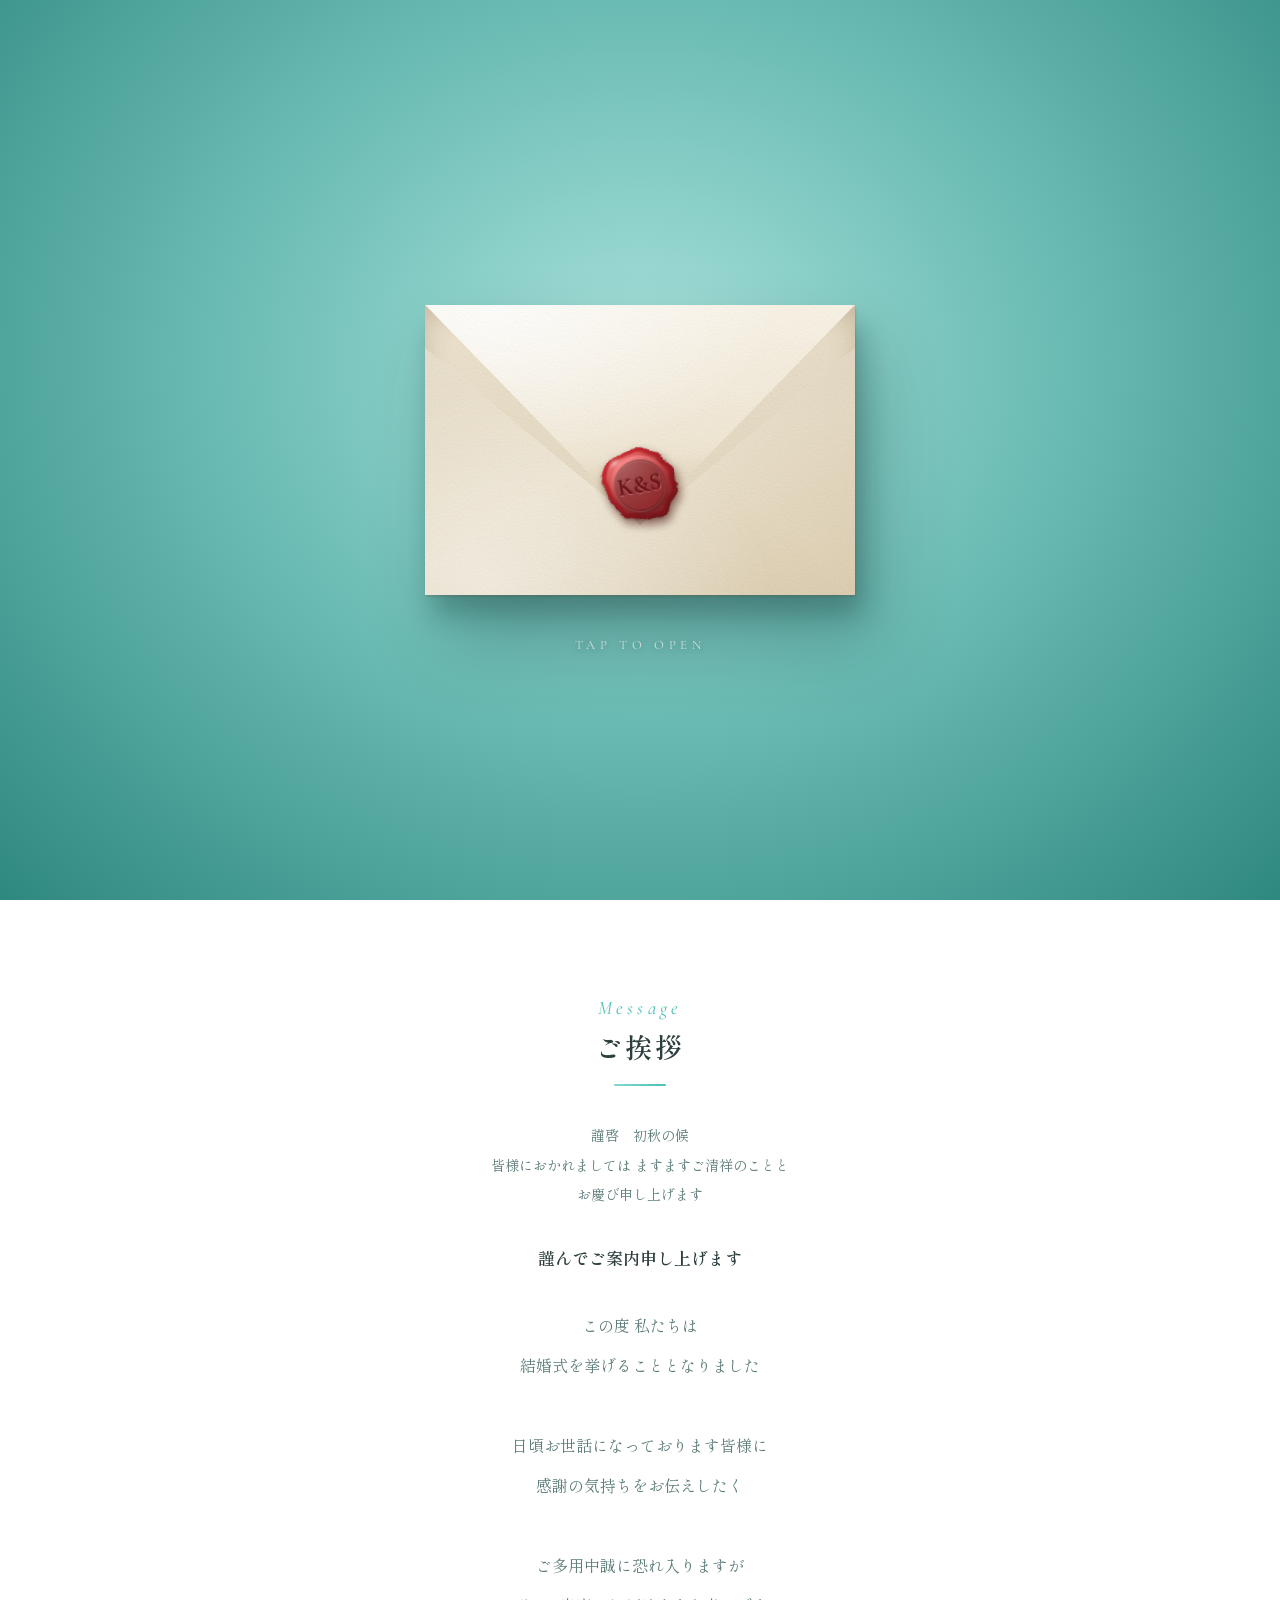
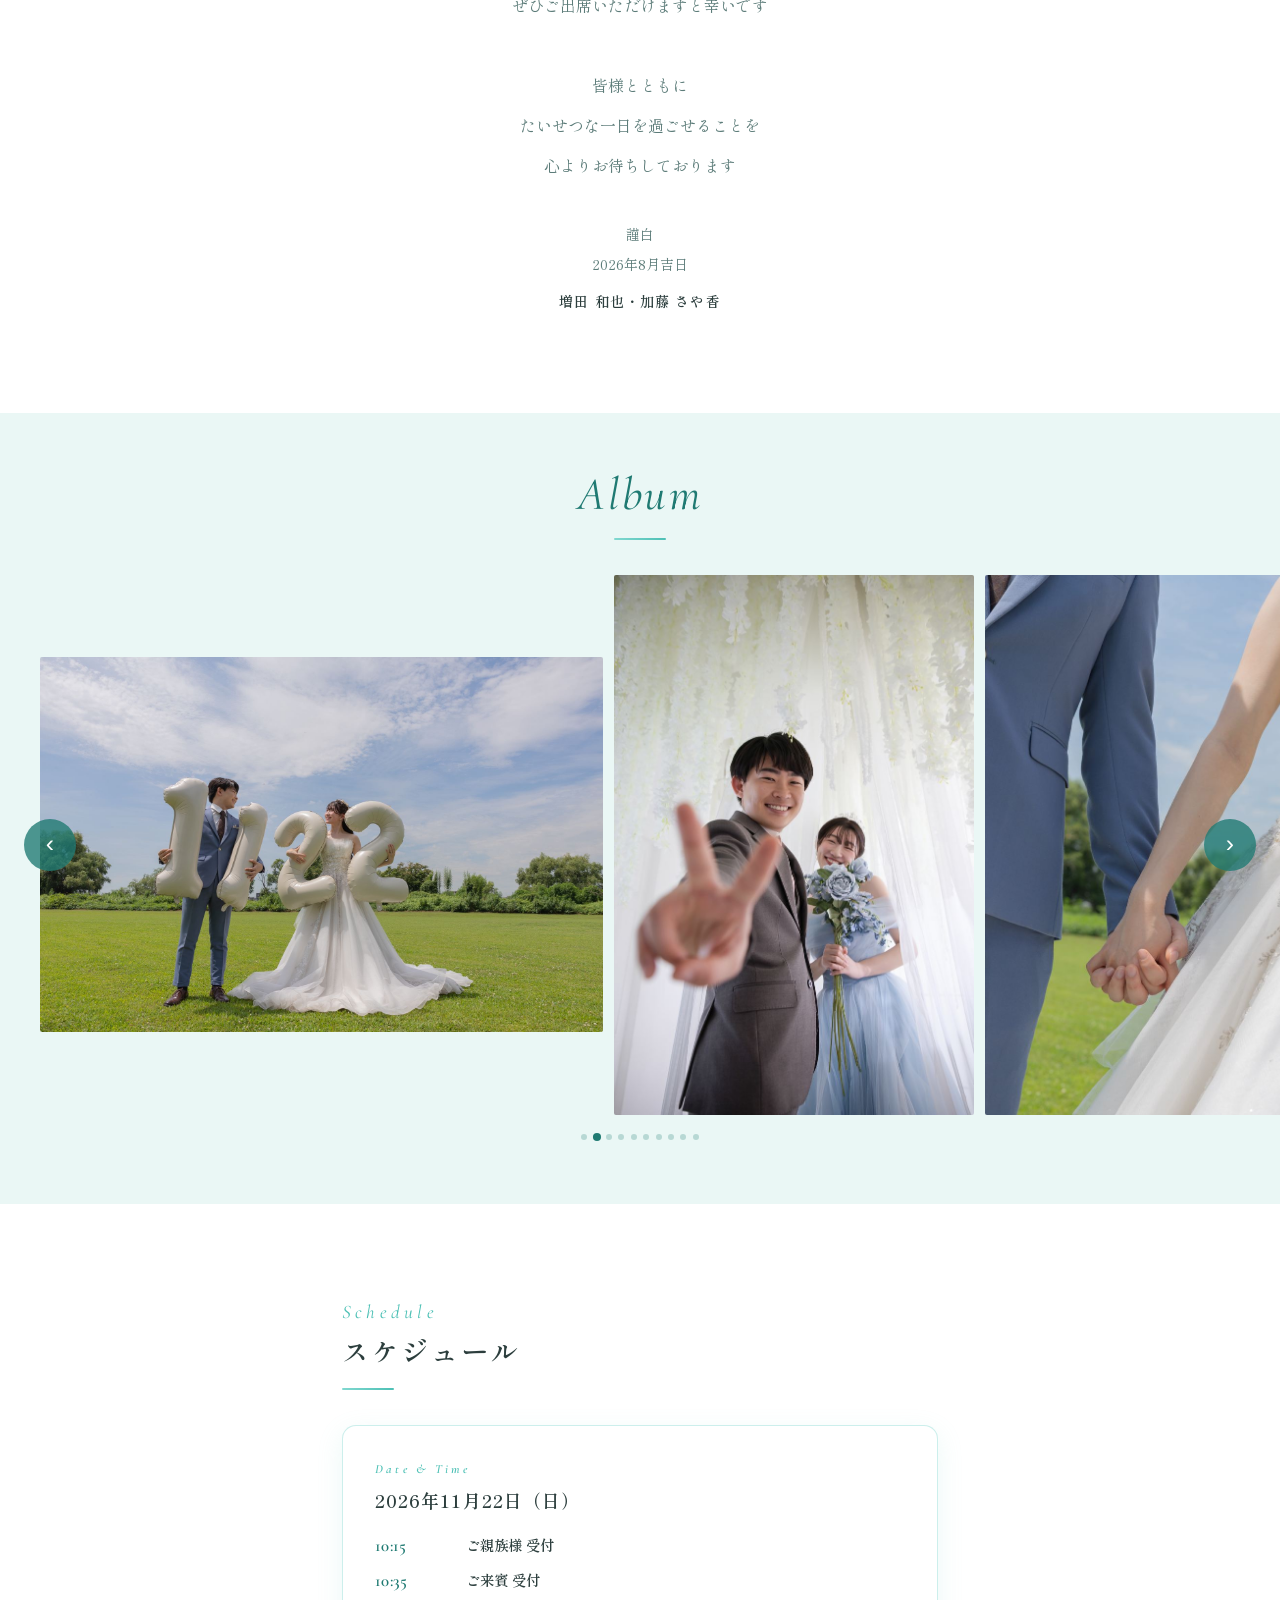
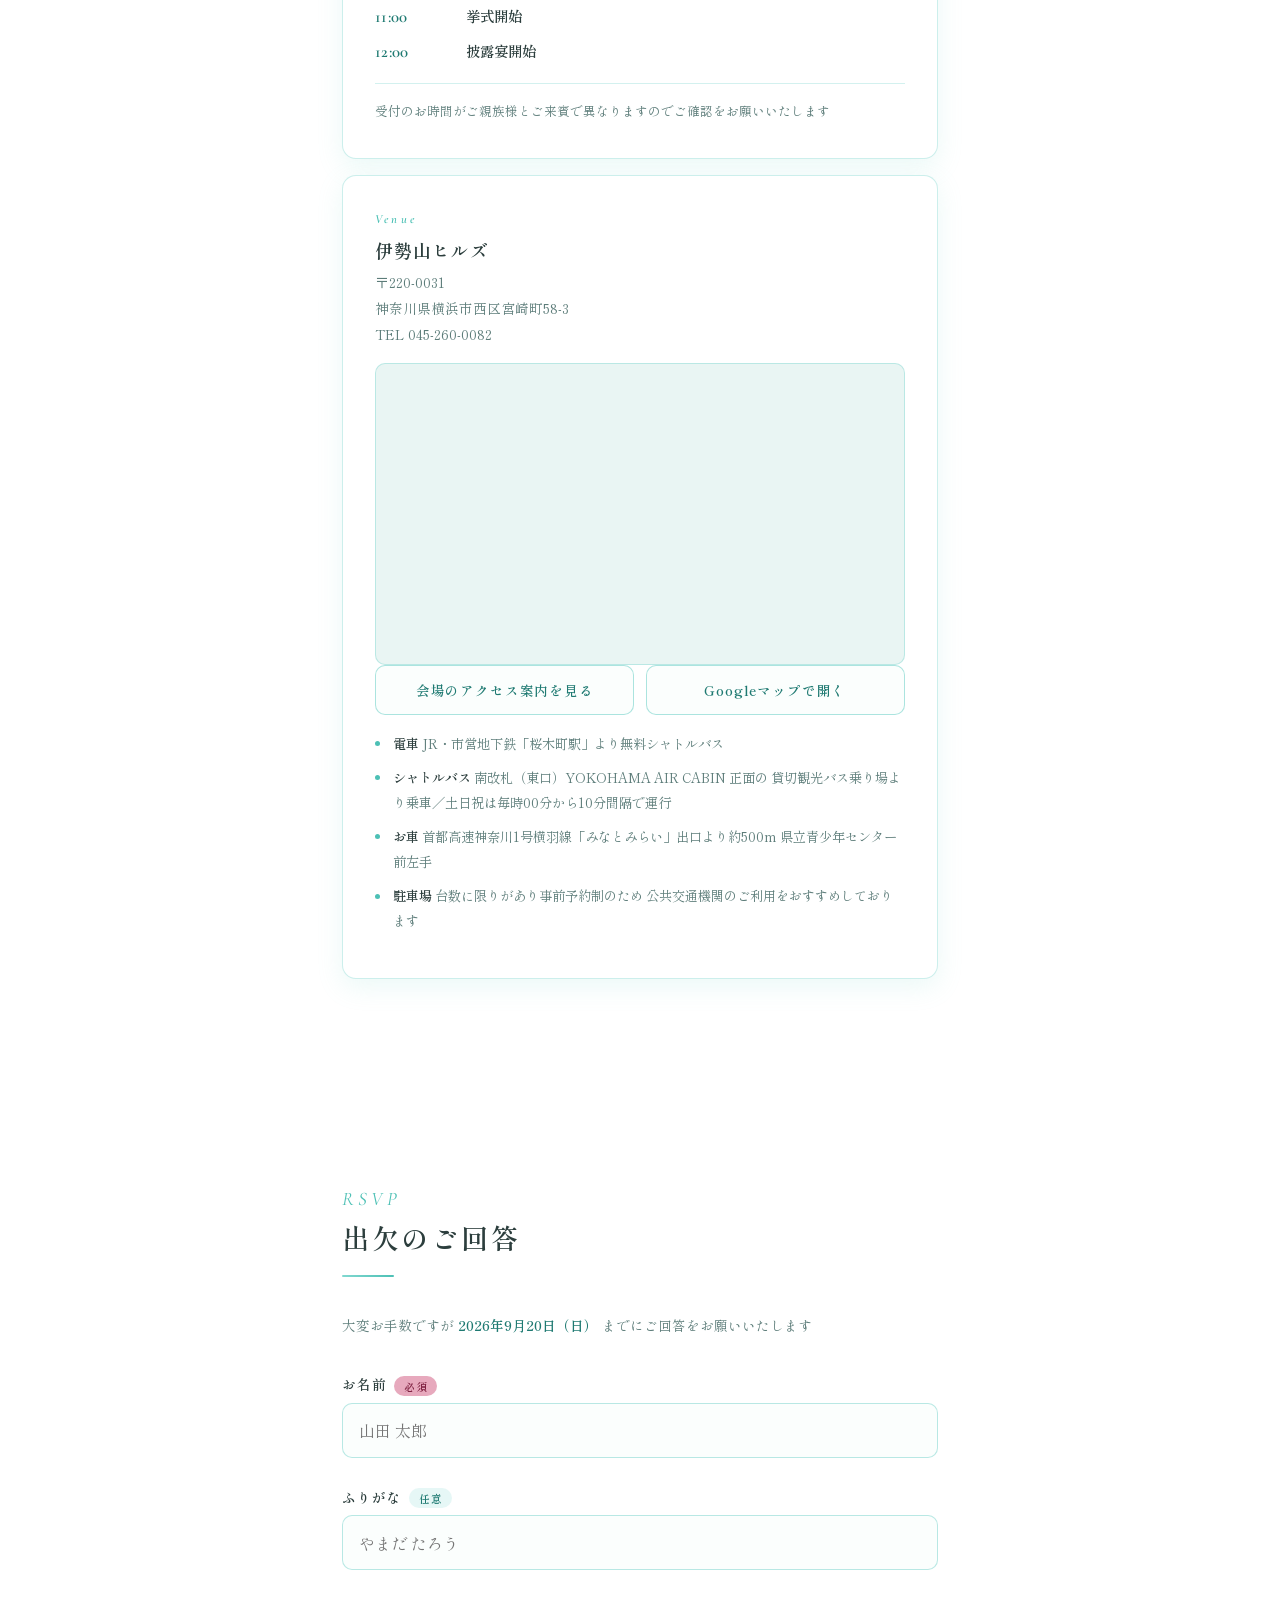
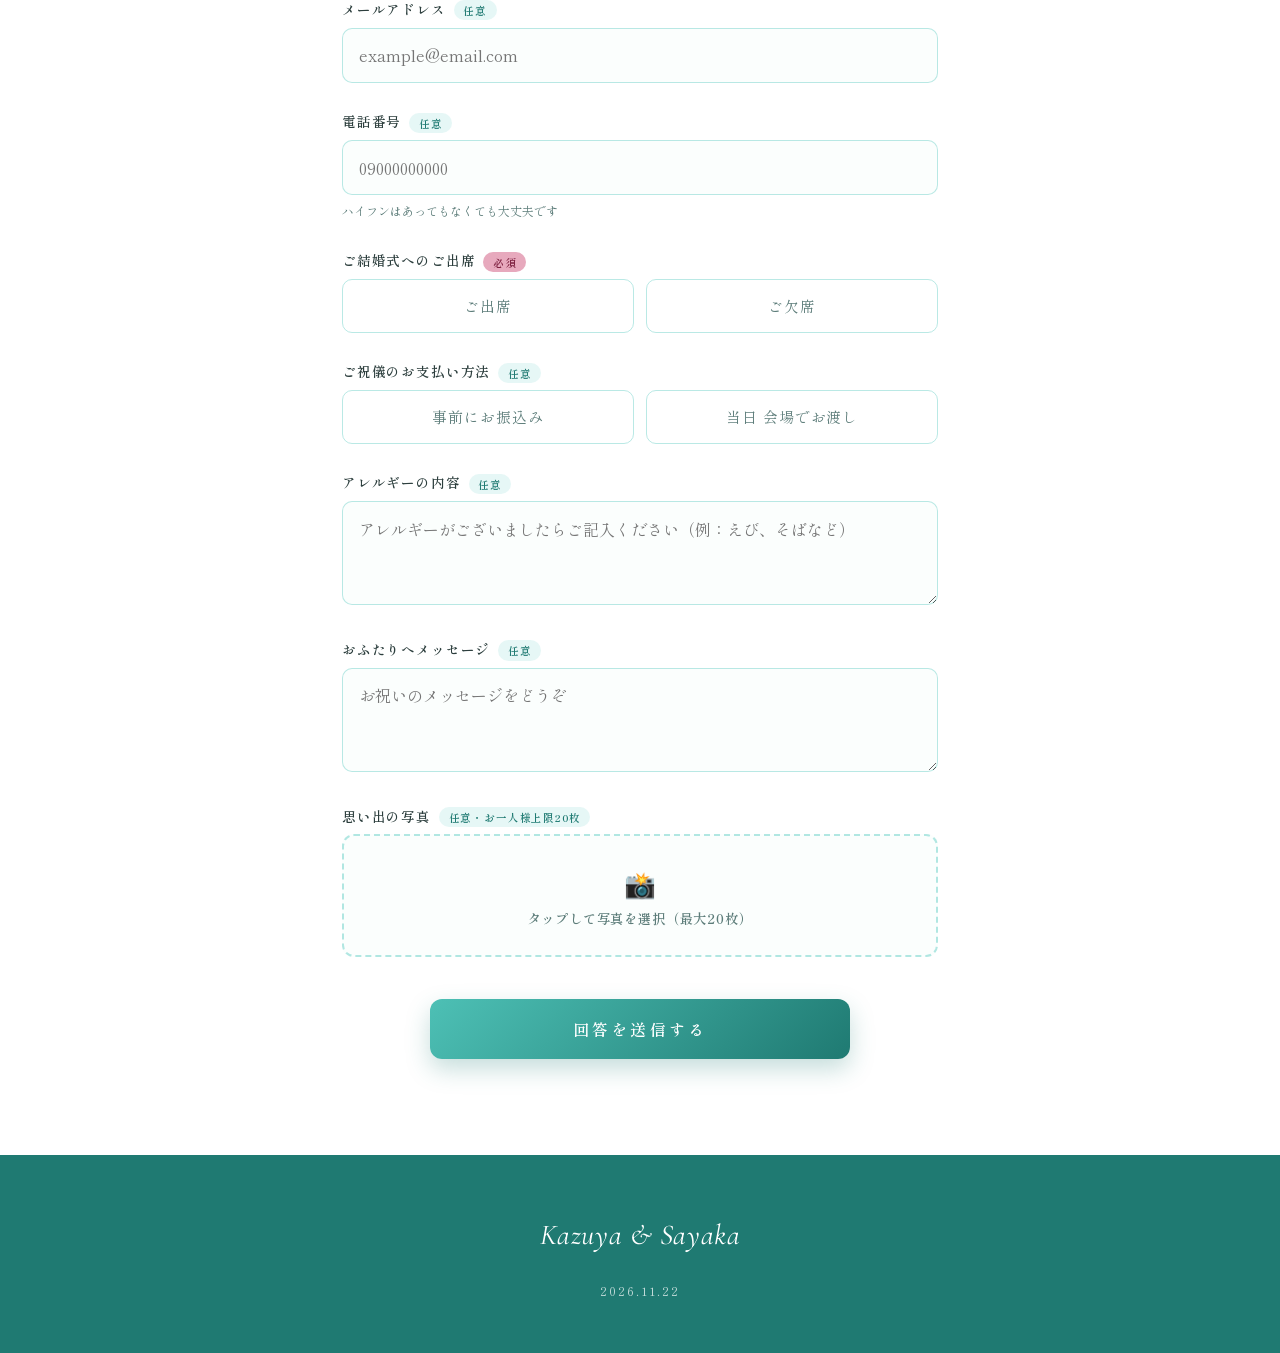
==== ceremony/index.html @ 3bec0b3e "入力途中の内容を自動保存し 二次会の会費を6,500円に修正 - 出欠フォームの入力内容をゲストの端末に保存し   ページを更新・再訪しても続きから入力できるようにした   （復元時はその旨を表示し「" ====
<!DOCTYPE html>
<html lang="ja">
<head>
  <meta charset="UTF-8">
  <meta name="viewport" content="width=device-width, initial-scale=1.0">
  <title>増田和也 ・ 加藤さや香 ご結婚式 招待状</title>
  <meta name="description" content="増田和也・加藤さや香 結婚式のご案内　2026年11月22日（日）伊勢山ヒルズ">
  <meta property="og:type" content="website">
  <meta property="og:title" content="増田和也 ・ 加藤さや香 ご結婚式 招待状">
  <meta property="og:description" content="2026年11月22日（日）伊勢山ヒルズ　ご出欠のご回答をお願いいたします">
  <meta property="og:image" content="https://kakky-lab.github.io/wedding-invitation/images/g01.jpg">
  <meta name="theme-color" content="#16233f">
  <link rel="preconnect" href="https://fonts.googleapis.com">
  <link rel="preconnect" href="https://fonts.gstatic.com" crossorigin>
  <link href="https://fonts.googleapis.com/css2?family=Shippori+Mincho:wght@400;600;800&family=Cormorant+Garamond:ital,wght@0,300;0,400;0,600;1,300;1,400;1,500&display=swap" rel="stylesheet">
  <link rel="stylesheet" href="../assets/style.css">
  <noscript><style>
    #opening{ display:none !important; }
    body.letter-locked{ overflow:auto !important; height:auto !important; }
    .fade-in{ opacity:1 !important; transform:none !important; }
  </style></noscript>
</head>
<body class="letter-locked" data-variant="ceremony">

<!-- ══ オープニング：封筒 → 便箋 → 招待状 ══ -->
<div id="opening" class="opening">
  <div class="opening-inner">
    <button type="button" class="envelope" id="envelope" aria-label="封筒を開いて招待状を見る">
      <span class="env-body"></span>
      <span class="env-lining"></span>
      <span class="env-flap"></span>
      <span class="env-front"></span>

      <!-- 紙の繊維（光の当たり方まで計算して質感を出している） -->
      <span class="env-grain" aria-hidden="true">
        <svg viewBox="0 0 320 220" preserveAspectRatio="xMidYMid slice">
          <filter id="paperTex" x="0" y="0" width="100%" height="100%">
            <feTurbulence type="fractalNoise" baseFrequency="0.95" numOctaves="4" seed="3" result="n"/>
            <feDiffuseLighting in="n" lighting-color="#ffffff" surfaceScale="0.75">
              <feDistantLight azimuth="118" elevation="62"/>
            </feDiffuseLighting>
          </filter>
          <rect width="320" height="220" filter="url(#paperTex)"/>
        </svg>
      </span>

      <!-- 赤いシーリングワックス -->
      <span class="env-seal">
        <svg viewBox="0 0 200 200" aria-hidden="true">
          <defs>
            <radialGradient id="waxFill" cx="36%" cy="30%" r="78%">
              <stop offset="0%"   stop-color="#e05a5c"/>
              <stop offset="34%"  stop-color="#c62b30"/>
              <stop offset="72%"  stop-color="#951c22"/>
              <stop offset="100%" stop-color="#610f14"/>
            </radialGradient>
            <radialGradient id="waxGloss" cx="32%" cy="24%" r="30%">
              <stop offset="0%"   stop-color="#fff" stop-opacity=".4"/>
              <stop offset="60%"  stop-color="#fff" stop-opacity=".07"/>
              <stop offset="100%" stop-color="#fff" stop-opacity="0"/>
            </radialGradient>
            <linearGradient id="rimGrad" x1="30%" y1="0%" x2="70%" y2="100%">
              <stop offset="0%"   stop-color="#e8686a"/>
              <stop offset="50%"  stop-color="#a82228"/>
              <stop offset="100%" stop-color="#6d1116"/>
            </linearGradient>

            <!-- 溶けた蝋の不規則な輪郭 -->
            <filter id="blobEdge" x="-30%" y="-30%" width="160%" height="160%">
              <feTurbulence type="fractalNoise" baseFrequency="0.016 0.023" numOctaves="5" seed="11" result="t"/>
              <feDisplacementMap in="SourceGraphic" in2="t" scale="26"
                                 xChannelSelector="R" yChannelSelector="G"/>
            </filter>

            <!-- 盛り上がりの陰影（実際にライティングを計算している） -->
            <filter id="waxRelief" x="-30%" y="-30%" width="160%" height="160%">
              <feGaussianBlur in="SourceAlpha" stdDeviation="4" result="b"/>
              <feSpecularLighting in="b" surfaceScale="6" specularConstant="0.55"
                                  specularExponent="30" lighting-color="#ffd9d4" result="sp">
                <fePointLight x="56" y="38" z="130"/>
              </feSpecularLighting>
              <feComposite in="sp" in2="SourceAlpha" operator="in" result="spc"/>
              <feComposite in="SourceGraphic" in2="spc" operator="arithmetic"
                           k1="0" k2="1" k3="0.32" k4="0"/>
            </filter>
          </defs>

          <g filter="url(#waxRelief)">
            <g filter="url(#blobEdge)">
              <circle cx="100" cy="100" r="66" fill="url(#waxFill)"/>
            </g>
            <!-- 押印で盛り上がった縁 -->
            <circle cx="100" cy="100" r="49" fill="none" stroke="url(#rimGrad)" stroke-width="8"/>
            <!-- 押し込まれた面 -->
            <circle cx="100" cy="100" r="45" fill="#8d1b21"/>
            <circle cx="100" cy="100" r="45" fill="none" stroke="rgba(60,6,10,.4)" stroke-width="2.5"/>
            <circle cx="100" cy="100" r="45" fill="none" stroke="rgba(255,190,185,.22)"
                    stroke-width="1.6" transform="translate(0,2.4)"/>
          </g>
          <ellipse cx="72" cy="62" rx="30" ry="21" fill="url(#waxGloss)" transform="rotate(-26 72 62)"/>
        </svg>
        <span class="seal-mono">K&amp;S</span>
      </span>
    </button>

    <div class="letter" id="letter">
      <p class="letter-script">Wedding Invitation</p>
      <div class="letter-rule"></div>
      <p class="letter-names">増田 和也 <span>&amp;</span> 加藤 さや香</p>
      <p class="letter-date">2026 . 11 . 22</p>
      <p class="letter-lead">ご案内状をお届けいたします</p>
    </div>

    <p class="open-hint">TAP TO OPEN</p>
  </div>
</div>

<!-- ══ HERO ══ -->
<section id="hero">
  <div class="hero-media" id="hero-media">
    <div class="hero-slide is-active">
      <picture>
        <source media="(min-width:900px)" srcset="images/hero1-d.jpg">
        <img src="../images/hero1-m.jpg" alt="" fetchpriority="high">
      </picture>
    </div>
    <div class="hero-slide">
      <picture>
        <source media="(min-width:900px)" srcset="images/hero2-d.jpg">
        <img src="../images/hero2-m.jpg" alt="" loading="lazy">
      </picture>
    </div>
    <div class="hero-slide">
      <picture>
        <source media="(min-width:900px)" srcset="images/hero3-d.jpg">
        <img src="../images/hero3-m.jpg" alt="" loading="lazy">
      </picture>
    </div>
  </div>
  <div class="hero-overlay"></div>
  <div class="hero-text">
    <span class="hero-title">Our Wedding</span>
    <p class="hero-date">2026 . 11 . 22</p>
    <p class="hero-names">増田 和也 <span>&amp;</span> 加藤 さや香</p>
  </div>
  <p class="scroll-hint">scroll</p>
</section>

<!-- ══ ご挨拶 ══ -->
<section id="message">
  <div class="section section-center fade-in">
    <p class="section-label">Message</p>
    <h2 class="section-title">ご挨拶</h2>
    <div class="divider"></div>
    <p class="message-text">
      <span class="message-greeting">
        謹啓　初秋の候<br>
        皆様におかれましては ますますご清祥のことと<br>
        お慶び申し上げます
      </span>
      <strong>謹んでご案内申し上げます</strong>
      この度 私たちは<br>結婚式を挙げることとなりました<br><br>
      日頃お世話になっております皆様に<br>
      感謝の気持ちをお伝えしたく<br><br>
      ご多用中誠に恐れ入りますが<br>
      ぜひご出席いただけますと幸いです<br><br>
      皆様とともに<br>
      たいせつな一日を過ごせることを<br>
      心よりお待ちしております
      <span class="message-close">
        謹白<br>
        2026年8月吉日
        <span class="message-sign">増田 和也・加藤 さや香</span>
      </span>
    </p>
  </div>
</section>

<!-- ══ ギャラリー ══ -->
<section id="gallery">
  <div class="gallery-head fade-in">
    <h2 class="album-title">Album</h2>
    <div class="divider"></div>
  </div>
  <div class="gallery">
    <button type="button" class="g-nav prev" aria-label="前の写真">&#8249;</button>
    <div class="g-track" id="g-track">
      <figure class="g-slide" style="--ar:1.5"><img src="../images/g01.jpg" alt="" decoding="async"></figure>
      <figure class="g-slide" style="--ar:0.666"><img src="../images/g02.jpg" alt="" decoding="async"></figure>
      <figure class="g-slide" style="--ar:0.666"><img src="../images/g03.jpg" alt="" loading="lazy" decoding="async"></figure>
      <figure class="g-slide" style="--ar:1.5"><img src="../images/g04.jpg" alt="" loading="lazy" decoding="async"></figure>
      <figure class="g-slide" style="--ar:0.666"><img src="../images/g05.jpg" alt="" loading="lazy" decoding="async"></figure>
      <figure class="g-slide" style="--ar:1.5"><img src="../images/g06.jpg" alt="" loading="lazy" decoding="async"></figure>
      <figure class="g-slide" style="--ar:0.666"><img src="../images/g07.jpg" alt="" loading="lazy" decoding="async"></figure>
      <figure class="g-slide" style="--ar:0.666"><img src="../images/g08.jpg" alt="" loading="lazy" decoding="async"></figure>
      <figure class="g-slide" style="--ar:1.5"><img src="../images/g09.jpg" alt="" loading="lazy" decoding="async"></figure>
      <figure class="g-slide" style="--ar:1.5"><img src="../images/g10.jpg" alt="" loading="lazy" decoding="async"></figure>
    </div>
    <button type="button" class="g-nav next" aria-label="次の写真">&#8250;</button>
  </div>
  <div class="g-dots" id="g-dots"></div>
</section>

<!-- ══ 一次会：スケジュールと会場 ══ -->
<section id="info" data-v="ceremony">
  <div class="section fade-in">
    <p class="section-label">Schedule</p>
    <h2 class="section-title">スケジュール</h2>
    <div class="divider"></div>

    <div class="info-box">
      <p class="info-label">Date &amp; Time</p>
      <p class="info-main">2026年11月22日（日）</p>
      <div style="margin-top:.9rem;">
        <div class="schedule-row"><span class="schedule-time">10:15</span><span class="schedule-label">ご親族様 受付</span></div>
        <div class="schedule-row"><span class="schedule-time">10:35</span><span class="schedule-label">ご来賓 受付</span></div>
        <div class="schedule-row"><span class="schedule-time">11:00</span><span class="schedule-label">挙式開始</span></div>
        <div class="schedule-row"><span class="schedule-time">12:00</span><span class="schedule-label">披露宴開始</span></div>
      </div>
      <p class="schedule-note">受付のお時間がご親族様とご来賓で異なりますのでご確認をお願いいたします</p>
    </div>

    <div class="info-box">
      <p class="info-label">Venue</p>
      <p class="info-main">伊勢山ヒルズ</p>
      <p class="info-sub">〒220-0031<br>神奈川県横浜市西区宮崎町58-3<br>TEL 045-260-0082</p>

      <!-- 会場写真：画像が用意でき次第 ここに img を追加 -->
      <div class="venue-photos" id="venue-photos-ceremony"></div>

      <div class="map-frame">
        <iframe
          src="https://maps.google.com/maps?q=%E4%BC%8A%E5%8B%A2%E5%B1%B1%E3%83%92%E3%83%AB%E3%82%BA%20%E7%A5%9E%E5%A5%88%E5%B7%9D%E7%9C%8C%E6%A8%AA%E6%B5%9C%E5%B8%82%E8%A5%BF%E5%8C%BA%E5%AE%AE%E5%B4%8E%E7%94%BA58-3&amp;z=16&amp;output=embed"
          title="伊勢山ヒルズ 地図" loading="lazy"
          referrerpolicy="no-referrer-when-downgrade" allowfullscreen></iframe>
      </div>

      <div class="link-row">
        <a class="link-btn" href="https://www.bestbridal.co.jp/yokohama/iseyama-hills/access/" target="_blank" rel="noopener">会場のアクセス案内を見る</a>
        <a class="link-btn" href="https://www.google.com/maps/search/?api=1&amp;query=%E4%BC%8A%E5%8B%A2%E5%B1%B1%E3%83%92%E3%83%AB%E3%82%BA" target="_blank" rel="noopener">Googleマップで開く</a>
      </div>

      <ul class="access-list">
        <li><strong>電車</strong> JR・市営地下鉄「桜木町駅」より無料シャトルバス</li>
        <li><strong>シャトルバス</strong> 南改札（東口）YOKOHAMA AIR CABIN 正面の 貸切観光バス乗り場より乗車／土日祝は毎時00分から10分間隔で運行</li>
        <li><strong>お車</strong> 首都高速神奈川1号横羽線「みなとみらい」出口より約500m 県立青少年センター前左手</li>
        <li><strong>駐車場</strong> 台数に限りがあり事前予約制のため 公共交通機関のご利用をおすすめしております</li>
      </ul>
    </div>
  </div>
</section>

<!-- ══ 二次会 ══ -->
<section id="party-info" data-v="party">
  <div class="section fade-in">
    <p class="section-label">2nd Party</p>
    <h2 class="section-title">二次会について</h2>
    <div class="divider"></div>

    <div class="info-box">
      <p class="info-label">Venue &amp; Time</p>
      <p class="info-main">バビーズ ランドマークプラザ</p>
      <p class="info-sub">2026年11月22日（日）／ビュッフェ形式（半立食スタイル）</p>

      <div style="margin-top:.9rem;">
        <div class="schedule-row"><span class="schedule-time">15:30</span><span class="schedule-label">会場入り・受付開始</span></div>
        <div class="schedule-row"><span class="schedule-time">16:00</span><span class="schedule-label">開宴</span></div>
        <div class="schedule-row"><span class="schedule-time">18:00</span><span class="schedule-label">お開き</span></div>
      </div>

      <p class="fee-badge">会費　お一人様 6,500円</p>

      <!-- 会場写真：画像が用意でき次第 ここに img を追加 -->
      <div class="venue-photos" id="venue-photos-party"></div>

      <div class="map-frame">
        <iframe
          src="https://maps.google.com/maps?q=%E3%83%A9%E3%83%B3%E3%83%89%E3%83%9E%E3%83%BC%E3%82%AF%E3%83%97%E3%83%A9%E3%82%B6%20%E6%A8%AA%E6%B5%9C&amp;z=16&amp;output=embed"
          title="バビーズ ランドマークプラザ 地図" loading="lazy"
          referrerpolicy="no-referrer-when-downgrade" allowfullscreen></iframe>
      </div>

      <div class="link-row">
        <a class="link-btn" href="https://kekkonshikisoudan.com/lagf/bubbys-landmark-plaza/" target="_blank" rel="noopener">二次会会場の詳細を見る</a>
        <a class="link-btn" href="https://www.google.com/maps/search/?api=1&amp;query=%E3%83%90%E3%83%93%E3%83%BC%E3%82%BA%20%E3%83%A9%E3%83%B3%E3%83%89%E3%83%9E%E3%83%BC%E3%82%AF%E3%83%97%E3%83%A9%E3%82%B6" target="_blank" rel="noopener">Googleマップで開く</a>
      </div>

      <p class="schedule-note">お時間は現時点の予定です 変更の際はあらためてご連絡いたします</p>
    </div>
  </div>
</section>

<!-- ══ 出欠のご回答 ══ -->
<section id="rsvp">
  <div class="section fade-in">
    <p class="section-label">RSVP</p>
    <h2 class="section-title">出欠のご回答</h2>
    <div class="divider"></div>
    <p class="form-note">大変お手数ですが <strong>2026年9月20日（日）</strong> までにご回答をお願いいたします</p>

    <p class="draft-note" id="draft-note">
      <span>前回の入力内容を復元しました</span>
      <button type="button" id="draft-clear">入力をリセット</button>
    </p>

    <form id="rsvp-form">

      <div class="form-group">
        <label for="f-name">お名前<span class="required">必須</span></label>
        <input type="text" id="f-name" name="name" placeholder="山田 太郎" autocomplete="name" required>
      </div>

      <div class="form-group">
        <label for="f-kana">ふりがな<span class="optional">任意</span></label>
        <input type="text" id="f-kana" name="nameKana" placeholder="やまだ たろう">
      </div>

      <div class="form-group">
        <label for="f-email">メールアドレス<span class="optional">任意</span></label>
        <input type="email" id="f-email" name="email" placeholder="example@email.com" autocomplete="email">
      </div>

      <div class="form-group">
        <label for="f-tel">電話番号<span class="optional">任意</span></label>
        <input type="tel" id="f-tel" name="tel" placeholder="09000000000" autocomplete="tel" inputmode="tel">
        <p class="field-hint">ハイフンはあってもなくても大丈夫です</p>
      </div>

      <div class="form-group" data-v="ceremony">
        <label>ご結婚式へのご出席<span class="required">必須</span></label>
        <div class="radio-group">
          <div class="radio-item">
            <input type="radio" name="attendance" id="attend-yes" value="参加します" required>
            <label for="attend-yes">ご出席</label>
          </div>
          <div class="radio-item">
            <input type="radio" name="attendance" id="attend-no" value="参加しません">
            <label for="attend-no">ご欠席</label>
          </div>
        </div>
      </div>

      <div class="form-group" data-v="party">
        <label>二次会へのご出席<span class="optional" id="party-attendance-badge">任意</span></label>
        <div class="radio-group">
          <div class="radio-item">
            <input type="radio" name="partyAttendance" id="party-yes" value="参加します">
            <label for="party-yes">ご出席</label>
          </div>
          <div class="radio-item">
            <input type="radio" name="partyAttendance" id="party-no" value="参加しません">
            <label for="party-no">ご欠席</label>
          </div>
        </div>
        <p class="field-hint">二次会の会費は お一人様 6,500円 です</p>
      </div>

      <div class="form-group">
        <label>
          <span data-v="ceremony">ご祝儀</span><span class="v-both-only">・</span><span data-v="party">二次会会費</span>のお支払い方法<span class="optional">任意</span>
        </label>
        <div class="radio-group">
          <div class="radio-item">
            <input type="radio" name="giftMethod" id="gift-transfer" value="事前振込">
            <label for="gift-transfer">事前にお振込み</label>
          </div>
          <div class="radio-item">
            <input type="radio" name="giftMethod" id="gift-day" value="当日会場にてお渡し">
            <label for="gift-day">当日 会場でお渡し</label>
          </div>
        </div>

        <div class="bank-card" id="bank-card">
          <p class="bank-name">Bank Transfer</p>
          <div class="bank-row"><span class="bank-key">銀行名</span><span class="bank-val">みずほ銀行</span></div>
          <div class="bank-row"><span class="bank-key">支店名</span><span class="bank-val">本郷支店（075）</span></div>
          <div class="bank-row"><span class="bank-key">口座種別</span><span class="bank-val">普通預金</span></div>
          <div class="bank-row"><span class="bank-key">口座番号</span><span class="bank-val">4179333</span></div>
          <div class="bank-row"><span class="bank-key">口座名義</span><span class="bank-val">マスダ カズヤ</span></div>
          <p class="bank-deadline">事前にお振込みの場合は 2026年11月21日（土）までにお願いいたします</p>
        </div>
      </div>

      <div class="form-group">
        <label for="f-allergy">アレルギーの内容<span class="optional">任意</span></label>
        <textarea id="f-allergy" name="allergy" placeholder="アレルギーがございましたらご記入ください（例：えび、そばなど）"></textarea>
      </div>

      <div class="form-group">
        <label for="f-message">おふたりへメッセージ<span class="optional">任意</span></label>
        <textarea id="f-message" name="message" placeholder="お祝いのメッセージをどうぞ"></textarea>
      </div>

      <div class="form-group">
        <label>思い出の写真<span class="optional">任意・お一人様上限20枚</span></label>
        <label class="file-upload" for="photo-input">
          <input type="file" id="photo-input" accept="image/*" multiple>
          <div class="fu-icon">&#128248;</div>
          <div class="fu-text">タップして写真を選択（最大20枚）</div>
        </label>
        <p class="file-count" id="file-count"></p>
        <div class="file-preview" id="file-preview"></div>
      </div>

      <button type="submit" class="submit-btn" id="submit-btn">回答を送信する</button>
      <p id="error-msg">送信に失敗しました。お手数ですが時間をおいて再度お試しいただくか、増田までご連絡ください。</p>
    </form>

    <div id="thanks">
      <p class="thanks-icon">Thank you</p>
      <h2>ご回答ありがとうございます</h2>
      <p>当日お会いできることを<br>心よりお待ちしております</p>
    </div>
  </div>
</section>

<footer>
  <span class="footer-names">Kazuya &amp; Sayaka</span>
  <p>2026.11.22</p>
</footer>

<script src="../assets/app.js"></script>
</body>
</html>
---- assets/style.css ----
/* ═══════════════════════════════════════════════
   増田和也・加藤さや香 Web招待状
   ─ 基調はティファニーブルー
   ─ 和文は明朝体 欧文はセリフ体
   ═══════════════════════════════════════════════ */

*{ margin:0; padding:0; box-sizing:border-box; }

:root{
  --tiffany:      #81d8d0;
  --tiffany-deep: #4dc0b5;
  --tiffany-dark: #1f7a72;
  --tiffany-mist: #eaf7f5;

  --blush:      #ffd9e6;
  --blush-deep: #e7a9bd;

  --cream: #fbfefd;
  --white: #ffffff;

  /* 封筒の紙 */
  --paper-1: #f7f1e4;
  --paper-2: #efe6d3;
  --paper-3: #e4d8c0;
  /* 封蝋 */
  --wax:      #c0272d;
  --wax-dark: #7d1319;
  --gold:     #c9a961;

  --ink: #2c3e3d;
  --sub: #5c7c79;

  --serif-jp: 'Shippori Mincho', 'Hiragino Mincho ProN', 'Yu Mincho', 'YuMincho', serif;
  --serif-en: 'Cormorant Garamond', 'Times New Roman', serif;
}

html{ scroll-behavior:smooth; }

body{
  font-family: var(--serif-jp);
  background: var(--cream);
  color: var(--ink);
  overflow-x: hidden;
  -webkit-font-smoothing: antialiased;
}
body.letter-locked{ overflow:hidden; height:100vh; }

/* バージョン切り替え（全体版 / 一次会のみ / 二次会のみ） */
body[data-variant="ceremony"] [data-v="party"]{ display:none !important; }
body[data-variant="party"]    [data-v="ceremony"]{ display:none !important; }
body[data-variant="ceremony"] .v-both-only,
body[data-variant="party"]    .v-both-only{ display:none !important; }

/* ══ オープニング：封筒 → 便箋 → 招待状 ══ */
#opening{
  position:fixed; inset:0; z-index:9999;
  display:flex; align-items:center; justify-content:center;
  background:
    radial-gradient(ellipse at 50% 40%, #a6e0da 0%, #6bbcb4 46%, #2f8880 100%);
  transition: opacity .9s ease, visibility .9s;
}
#opening.done{ opacity:0; visibility:hidden; pointer-events:none; }

.opening-inner{ position:relative; width:min(92vw, 430px); }

.envelope{
  position:relative; display:block; width:100%; aspect-ratio:1.48/1;
  transform-style:preserve-3d; perspective:1200px;
  border:none; background:none; padding:0; cursor:pointer; z-index:1;
  animation: env-float 5s ease-in-out infinite;
}
.envelope:focus-visible{ outline:2px solid #fff; outline-offset:16px; }

.opening.opened .envelope{
  animation:none;
  transform: translateY(var(--drop, 0px));
  transition: transform 1s cubic-bezier(.2,.8,.25,1) .55s;
}
.opening.unfolding .envelope{
  opacity:0;
  transform: translateY(calc(var(--drop, 0px) + 20px));
  transition: opacity .7s ease, transform .7s ease;
}

/* 封筒の内側（開くと見える裏地） */
.env-lining{
  position:absolute; inset:0; border-radius:2px; z-index:1;
  background: linear-gradient(168deg, #ece2ce 0%, #ded2b8 100%);
  box-shadow: inset 0 10px 24px rgba(120,96,54,.28);
}
/* 封筒本体（クリーム色の紙） */
.env-body{
  position:absolute; inset:0; border-radius:2px; z-index:0;
  background:
    radial-gradient(130% 100% at 18% 8%, rgba(255,255,255,.72) 0%, rgba(255,255,255,0) 52%),
    linear-gradient(158deg, var(--paper-1) 0%, var(--paper-2) 54%, var(--paper-3) 100%);
  /* 紙の小口 → 接地の影 → 落ち影（光は左上から） */
  box-shadow:
    0 1px 0 rgba(255,255,255,.6) inset,
    1px 2px 2px rgba(92,72,40,.2),
    8px 20px 26px rgba(18,58,56,.3),
    20px 46px 74px rgba(14,52,50,.28);
}
/* フタ */
.env-flap{
  position:absolute; top:0; left:0; width:100%; height:76%;
  background:
    radial-gradient(120% 130% at 16% 2%, rgba(255,255,255,.8) 0%, rgba(255,255,255,0) 55%),
    linear-gradient(176deg, #faf5ea 0%, #f0e7d5 60%, #e2d5ba 100%);
  clip-path: polygon(0 0, 100% 0, 50% 100%);
  transform-origin: top center; transform: rotateX(0deg);
  transition: transform .9s cubic-bezier(.62,.02,.28,1);
  z-index:6;
  /* clip-path の形どおりに影が落ちるので 紙が重なって見える */
  filter: drop-shadow(1px 3px 3px rgba(92,72,40,.34));
}
.opening.opened .env-flap{ transform: rotateX(180deg); z-index:1; }

/* フタの縁に落ちる影（紙の厚みを出す） */
.env-flap::after{
  content:''; position:absolute; inset:0;
  background: linear-gradient(176deg, rgba(0,0,0,0) 66%, rgba(120,96,54,.2) 100%);
  clip-path: polygon(0 0, 100% 0, 50% 100%);
}

/* 前面ポケット */
.env-front{
  position:absolute; inset:0; z-index:5;
  background:
    radial-gradient(120% 120% at 14% 96%, rgba(255,255,255,.5) 0%, rgba(255,255,255,0) 55%),
    linear-gradient(168deg, #f6efe2 0%, #ece2cd 52%, #dbcdb0 100%);
  clip-path: polygon(0 100%, 0 15%, 50% 76%, 100% 15%, 100% 100%);
}
/* 左右の折り目 */
.env-front::after{
  content:''; position:absolute; inset:0;
  background:
    linear-gradient(to bottom right, rgba(140,116,72,.14) 0%, rgba(140,116,72,0) 46%),
    linear-gradient(to bottom left,  rgba(140,116,72,.14) 0%, rgba(140,116,72,0) 46%);
  clip-path: polygon(0 100%, 0 15%, 50% 76%, 100% 15%, 100% 100%);
}

/* 紙の質感（ごく薄いグレイン） */
.env-grain{
  position:absolute; inset:0; z-index:7; pointer-events:none;
  border-radius:2px; overflow:hidden;
  opacity:.2; mix-blend-mode:multiply;
}
.env-grain svg{ width:100%; height:100%; display:block; }

/* 赤い封蝋 */
.env-seal{
  position:absolute; top:62%; left:50%;
  transform:translate(-50%,-50%) rotate(-5deg);
  width:26%; aspect-ratio:1; z-index:8;
  display:flex; align-items:center; justify-content:center;
  transition: transform .45s ease, opacity .45s ease;
}
.opening.opened .env-seal{ transform:translate(-50%,-50%) scale(.14) rotate(-32deg); opacity:0; }
.env-seal svg{ width:100%; height:100%; display:block;
  /* 蝋が紙に接している影 */
  filter: drop-shadow(2px 5px 5px rgba(74,22,18,.5)) drop-shadow(0 1px 1px rgba(74,22,18,.4)); }
.env-seal .seal-mono{
  position:absolute;
  transform: rotate(-5deg);
  font-family: var(--serif-en); font-size:clamp(1.05rem,3.8vw,1.45rem); font-weight:600;
  letter-spacing:.04em; color:#6d1116;
  /* 下に明るい縁を置くと 押し込まれたように見える */
  text-shadow: 0 1px 0 rgba(255,178,172,.42), 0 -1px 1px rgba(50,4,8,.6);
}

.open-hint{
  position:absolute; left:50%; bottom:-3.6rem; transform:translateX(-50%);
  white-space:nowrap; font-family:var(--serif-en); font-size:.8rem;
  letter-spacing:.36em; color:rgba(255,255,255,.9);
  text-shadow:0 1px 6px rgba(0,60,56,.4);
  animation: hint-pulse 2.4s ease-in-out infinite;
  transition: opacity .3s;
}
.opening.opened .open-hint{ opacity:0; animation:none; }

/* 便箋 */
.letter{
  position:absolute; left:50%; bottom:6%; width:86%;
  transform: translate(-50%,0) scale(.98);
  background: linear-gradient(176deg, #fffdf8 0%, #f8f3e9 100%);
  border-radius:2px; padding:1.8rem 1.3rem; text-align:center;
  z-index:3; opacity:0;
  box-shadow: 0 22px 46px rgba(20,60,58,.4);
  transition: transform 1s cubic-bezier(.2,.8,.25,1) .55s, opacity .35s ease .55s;
}
.opening.opened .letter{
  opacity:1;
  transform: translate(-50%, calc(var(--lift, 90px) * -1)) scale(1);
}
.opening.unfolding .letter{
  transform: translate(-50%, calc(var(--lift2, 110px) * -1)) scale(1.08);
  transition: transform .85s cubic-bezier(.3,.7,.2,1), opacity .6s ease;
}

.letter-script{
  font-family:var(--serif-en); font-style:italic; font-weight:500;
  font-size:1.75rem; color:var(--tiffany-dark); line-height:1.2;
}
.letter-rule{ width:46px; height:1px; background:var(--gold); margin:.9rem auto 1rem; }
.letter-names{ font-size:1.05rem; font-weight:600; color:var(--ink); letter-spacing:.12em; }
.letter-names span{ font-family:var(--serif-en); font-style:italic; color:var(--wax); margin:0 .45rem; }
.letter-date{
  font-family:var(--serif-en); letter-spacing:.34em;
  color:var(--sub); font-size:.85rem; margin-top:.55rem;
}
.letter-lead{ font-size:.8rem; color:var(--sub); line-height:1.9; margin-top:.9rem; }

@keyframes env-float{ 0%,100%{transform:translateY(0)} 50%{transform:translateY(-10px)} }
@keyframes hint-pulse{ 0%,100%{opacity:.45} 50%{opacity:1} }

@media (max-height: 640px){
  .letter{ padding:1.1rem 1rem; }
  .letter-script{ font-size:1.35rem; }
  .letter-lead{ display:none; }
  .opening-inner{ width:min(74vw, 320px); }
}

/* ══ HERO（写真がゆっくり切り替わる） ══ */
#hero{
  position:relative; min-height:100vh; min-height:100svh;
  display:flex; flex-direction:column; align-items:center; justify-content:flex-end;
  overflow:hidden; background:var(--tiffany-dark);
}
.hero-media{ position:absolute; inset:0; overflow:hidden; }
.hero-slide{
  position:absolute; inset:0; opacity:0;
  transition: opacity 2s ease;
}
.hero-slide.is-active{ opacity:1; }
.hero-slide img{
  width:100%; height:100%; object-fit:cover; display:block;
  transform:scale(1.05); transition:transform 9s ease-out;
}
.hero-slide.is-active img{ transform:scale(1); }

.hero-overlay{
  position:absolute; inset:0; z-index:1;
  background: linear-gradient(to top,
    rgba(23,72,68,.88) 0%, rgba(23,72,68,.52) 26%,
    rgba(23,72,68,.08) 58%, transparent 100%);
}
.hero-text{ position:relative; z-index:2; text-align:center; padding:3rem 1.5rem 4.5rem; width:100%; }

.hero-title{
  display:block;
  font-family:var(--serif-en); font-style:italic; font-weight:400;
  font-size:clamp(3.6rem, 17vw, 6rem);
  line-height:1; color:#fff; letter-spacing:.01em;
  text-shadow:0 6px 26px rgba(0,40,38,.45);
}
.hero-date{
  font-family:var(--serif-en); letter-spacing:.52em;
  color:var(--tiffany); font-size:clamp(.85rem,3vw,1.05rem);
  margin:1.4rem 0 .9rem; padding-left:.52em;
  text-shadow:0 2px 10px rgba(0,40,38,.5);
}
.hero-names{
  font-size:clamp(1.15rem,4.4vw,1.5rem); font-weight:600; color:#fff;
  letter-spacing:.16em; text-shadow:0 2px 14px rgba(0,40,38,.45);
}
.hero-names span{ font-family:var(--serif-en); font-style:italic; color:var(--tiffany); margin:0 .6rem; }
.scroll-hint{
  position:absolute; bottom:1.4rem; left:50%; transform:translateX(-50%); z-index:2;
  font-family:var(--serif-en); font-size:.72rem; letter-spacing:.4em;
  color:rgba(255,255,255,.75); animation:bounce 2s infinite;
}
@keyframes bounce{ 0%,100%{transform:translateX(-50%) translateY(0)} 50%{transform:translateX(-50%) translateY(8px)} }

/* ══ 共通セクション ══ */
.section{ padding:4.5rem 1.5rem; max-width:660px; margin:0 auto; }
.section-label{
  font-family:var(--serif-en); font-style:italic; font-size:1.2rem;
  letter-spacing:.22em; color:var(--tiffany-deep); margin-bottom:.4rem;
}
.section-title{ font-size:1.45rem; font-weight:600; color:var(--ink); letter-spacing:.1em; }
.divider{
  width:52px; height:2px; border-radius:2px;
  background:linear-gradient(90deg, var(--tiffany), var(--tiffany-deep));
  margin:1.1rem 0 2.2rem;
}
.section-center{ text-align:center; }
.section-center .divider{ margin-left:auto; margin-right:auto; }

#message{ background:var(--white); }
.message-text{ font-size:.95rem; line-height:2.3; color:var(--sub); text-align:center; }
.message-text strong{ display:block; font-size:1.06rem; color:var(--ink); margin-bottom:1.6rem; font-weight:600; }
.message-greeting{ display:block; font-size:.88rem; margin-bottom:1.7rem; line-height:2.1; }
.message-close{ display:block; font-size:.88rem; margin-top:2.2rem; line-height:2.1; }
.message-sign{ display:block; margin-top:.5rem; font-weight:600; color:var(--ink); letter-spacing:.08em; }

/* ══ アルバム（横スクロール＋左右ボタン・ループ） ══ */
#gallery{ background:var(--tiffany-mist); padding:3.5rem 0 4rem; }
.gallery-head{ max-width:660px; margin:0 auto 1.8rem; padding:0 1.5rem; text-align:center; }
.gallery-head .divider{ margin-left:auto; margin-right:auto; }
.album-title{
  font-family:var(--serif-en); font-style:italic; font-weight:400;
  font-size:clamp(2.2rem, 8vw, 2.9rem); letter-spacing:.06em;
  color:var(--tiffany-dark); line-height:1.1;
}

.gallery{ position:relative; --gh:min(54vh, 430px); }
.g-track{
  display:flex; align-items:center; gap:.7rem;
  height:var(--gh); overflow-x:auto; padding:0 1.5rem;
  scroll-snap-type:x mandatory; scroll-behavior:smooth;
  -webkit-overflow-scrolling:touch; scrollbar-width:none;
}
.g-track::-webkit-scrollbar{ display:none; }
.g-slide{
  flex:0 0 auto;
  /* 縦・横どちらの写真も切らずに見せる。
     幅は画面幅で頭打ちにし 高さは写真の比率にまかせて上下中央に置く */
  width:min(86vw, calc(var(--gh) * var(--ar, .667)));
  max-height:var(--gh);
  scroll-snap-align:center;
  border-radius:2px; overflow:hidden; background:#dceeeb;
}
.g-slide img{ width:100%; height:auto; display:block; }

.g-nav{
  position:absolute; top:50%; transform:translateY(-50%); z-index:3;
  width:44px; height:44px; border-radius:50%; border:none; cursor:pointer;
  background:rgba(31,122,114,.78); color:#fff; font-size:1.35rem; line-height:1;
  display:flex; align-items:center; justify-content:center;
  transition:background .2s;
}
.g-nav:hover{ background:var(--tiffany-dark); }
.g-nav.prev{ left:.5rem; }
.g-nav.next{ right:.5rem; }

.g-dots{ display:flex; justify-content:center; gap:.4rem; margin-top:1.2rem; flex-wrap:wrap; }
.g-dot{
  width:6px; height:6px; border-radius:50%; border:none; padding:0; cursor:pointer;
  background:rgba(31,122,114,.25); transition:background .2s, transform .2s;
}
.g-dot.active{ background:var(--tiffany-dark); transform:scale(1.35); }

/* ══ 情報カード ══ */
#info, #party-info{ background:var(--white); }
#party-info{ background:linear-gradient(180deg, var(--tiffany-mist), var(--white)); }

.info-box{
  background:var(--white); border-radius:14px; padding:1.9rem 1.6rem; margin-bottom:1rem;
  border:1px solid rgba(129,216,208,.4); box-shadow:0 8px 26px rgba(129,216,208,.16);
}
.info-label{
  font-family:var(--serif-en); font-style:italic; font-weight:600;
  font-size:.78rem; letter-spacing:.26em; color:var(--tiffany-deep); margin-bottom:.6rem;
}
.info-main{ font-size:1.12rem; font-weight:600; color:var(--ink); letter-spacing:.06em; }
.info-sub{ font-size:.85rem; color:var(--sub); margin-top:.45rem; line-height:1.9; }

.schedule-row{ display:flex; align-items:baseline; gap:.8rem; padding:.42rem 0; }
.schedule-time{
  font-family:var(--serif-en); font-weight:600; font-size:1.05rem;
  color:var(--tiffany-dark); min-width:78px; letter-spacing:.02em;
}
.schedule-label{ font-size:.9rem; color:var(--ink); font-weight:600; }
.schedule-note{
  font-size:.79rem; color:var(--sub); line-height:1.9;
  margin-top:.9rem; padding-top:.9rem; border-top:1px solid rgba(129,216,208,.35);
}

.fee-badge{
  display:inline-block; margin-top:.9rem; padding:.55rem 1.1rem;
  border:1px solid var(--tiffany-deep); border-radius:999px;
  background:var(--tiffany-mist);
  font-size:.92rem; font-weight:600; color:var(--tiffany-dark); letter-spacing:.06em;
}

/* 会場写真（用意でき次第 差し替え） */
.venue-photos{ display:grid; grid-template-columns:1fr 1fr; gap:.5rem; margin-top:1rem; }
.venue-photos:empty{ display:none; }
.venue-photos img{ width:100%; aspect-ratio:4/3; object-fit:cover; border-radius:10px; display:block; }
.venue-photos.single{ grid-template-columns:1fr; }

.map-frame{
  margin-top:1rem; border-radius:10px; overflow:hidden;
  border:1px solid rgba(129,216,208,.45); line-height:0; background:#e9f5f3;
}
.map-frame iframe{ width:100%; height:230px; border:0; display:block; }

.link-btn{
  display:flex; align-items:center; justify-content:center; gap:.5rem;
  margin-top:.7rem; padding:.85rem 1rem; border-radius:10px;
  border:1px solid rgba(129,216,208,.65); background:var(--cream);
  color:var(--tiffany-dark); font-family:var(--serif-jp);
  font-size:.85rem; font-weight:600; text-decoration:none; letter-spacing:.06em;
  transition:background .2s, border-color .2s;
}
.link-btn:hover{ background:var(--tiffany-mist); border-color:var(--tiffany-deep); }

.access-list{ list-style:none; margin-top:1rem; }
.access-list li{
  font-size:.83rem; color:var(--sub); line-height:1.9;
  padding-left:1.1rem; position:relative; margin-bottom:.55rem;
}
.access-list li::before{
  content:''; position:absolute; left:0; top:.78em;
  width:5px; height:5px; border-radius:50%; background:var(--tiffany-deep);
}
.access-list strong{ color:var(--ink); font-weight:600; }

/* ══ フォーム ══ */
#rsvp{ background:var(--white); }
.form-note{ font-size:.85rem; color:var(--sub); line-height:2; margin-bottom:2.2rem; }
.form-note strong{ color:var(--tiffany-dark); font-weight:600; }
.form-group{ margin-bottom:1.8rem; }

/* 入力の下書きを復元したときのお知らせ */
.draft-note{
  display:none; align-items:center; gap:.4rem 1rem; flex-wrap:wrap;
  margin:-1.2rem 0 1.9rem; padding:.75rem .95rem;
  background:var(--tiffany-mist); border:1px solid rgba(129,216,208,.55);
  border-radius:10px; font-size:.78rem; color:var(--tiffany-dark); line-height:1.7;
}
.draft-note.show{ display:flex; }
.draft-note button{
  border:none; background:none; padding:0; cursor:pointer;
  font-family:var(--serif-jp); font-size:.78rem; color:var(--sub);
  text-decoration:underline; text-underline-offset:3px;
}
.draft-note button:hover{ color:var(--tiffany-dark); }

label{
  display:block; font-size:.85rem; font-weight:600; color:var(--ink);
  margin-bottom:.55rem; letter-spacing:.06em;
}
label .required, label .optional{
  margin-left:.5rem; font-size:.66rem; padding:.16rem .6rem;
  border-radius:999px; font-weight:600; letter-spacing:.08em;
}
label .required{ background:var(--blush-deep); color:#7e2140; }
label .optional{ background:rgba(129,216,208,.2); color:var(--tiffany-dark); }

.field-hint{ font-size:.75rem; color:var(--sub); margin-top:.4rem; line-height:1.7; }

input[type=text], input[type=email], input[type=tel], textarea{
  width:100%; padding:.9rem 1rem;
  border:1.5px solid rgba(129,216,208,.55); border-radius:10px;
  background:var(--cream); font-family:var(--serif-jp);
  font-size:1rem; color:var(--ink); outline:none;
  transition:border-color .2s, box-shadow .2s; -webkit-appearance:none;
}
input:focus, textarea:focus{
  border-color:var(--tiffany-deep);
  box-shadow:0 0 0 4px rgba(129,216,208,.2);
}
textarea{ resize:vertical; min-height:104px; }

.radio-group{ display:flex; gap:.8rem; flex-wrap:wrap; }
.radio-item{ flex:1; min-width:140px; }
.radio-item input[type=radio]{ position:absolute; opacity:0; width:0; height:0; }
.radio-item label{
  display:flex; align-items:center; justify-content:center; margin-bottom:0;
  padding:.95rem .6rem; border:1.5px solid rgba(129,216,208,.55); border-radius:10px;
  cursor:pointer; font-size:.92rem; font-weight:400; color:var(--sub);
  text-align:center; letter-spacing:.06em; transition:all .2s;
}
.radio-item input[type=radio]:checked + label{
  background:linear-gradient(135deg, var(--tiffany), var(--tiffany-deep));
  border-color:var(--tiffany-deep); color:#fff; font-weight:600;
  box-shadow:0 6px 16px rgba(77,192,181,.32);
}
.radio-item input[type=radio]:focus-visible + label{ outline:2px solid var(--tiffany-deep); outline-offset:2px; }

.bank-card{
  background:linear-gradient(160deg, #eafaf7, #f4fffc);
  border:1.5px dashed var(--tiffany-deep); border-radius:12px;
  padding:1.5rem; margin-top:1rem; display:none;
}
.bank-card.show{ display:block; }
.bank-name{
  font-family:var(--serif-en); font-style:italic; font-weight:600;
  color:var(--tiffany-dark); font-size:.85rem; letter-spacing:.18em; margin-bottom:1rem;
}
.bank-row{
  display:flex; justify-content:space-between; align-items:center; gap:1rem;
  padding:.58rem 0; border-bottom:1px solid rgba(31,122,114,.12);
}
.bank-row:last-of-type{ border-bottom:none; }
.bank-key{ font-size:.78rem; color:var(--sub); white-space:nowrap; }
.bank-val{ font-size:.95rem; color:var(--ink); font-weight:600; letter-spacing:.06em; text-align:right; }
.bank-deadline{
  margin-top:1rem; padding-top:.9rem; border-top:1px solid rgba(31,122,114,.12);
  font-size:.8rem; color:#b23a63; font-weight:600; line-height:1.8;
}

.file-upload{
  border:2px dashed rgba(129,216,208,.6); border-radius:12px;
  padding:1.7rem 1rem; text-align:center; background:var(--cream);
  cursor:pointer; transition:border-color .2s, background .2s;
}
.file-upload:hover{ border-color:var(--tiffany-deep); background:var(--tiffany-mist); }
.file-upload input{ display:none; }
.file-upload .fu-icon{ font-size:1.6rem; margin-bottom:.45rem; }
.file-upload .fu-text{ font-size:.84rem; color:var(--sub); }
.file-count{ font-size:.78rem; color:var(--tiffany-dark); margin-top:.6rem; font-weight:600; text-align:center; }
.file-preview{ display:grid; grid-template-columns:repeat(4,1fr); gap:.4rem; margin-top:.8rem; }
.file-preview img{ width:100%; aspect-ratio:1; object-fit:cover; border-radius:8px; }

.submit-btn{
  width:100%; padding:1.15rem;
  background:linear-gradient(135deg, var(--tiffany-deep), var(--tiffany-dark));
  color:#fff; border:none; border-radius:12px; font-family:var(--serif-jp);
  font-size:1rem; font-weight:600; letter-spacing:.2em; cursor:pointer;
  margin-top:1.4rem; transition:box-shadow .2s, transform .15s;
  box-shadow:0 10px 24px rgba(31,122,114,.26);
}
.submit-btn:disabled{ opacity:.55; cursor:wait; }
.submit-btn:active{ transform:scale(.99); }

#thanks{ display:none; text-align:center; padding:3.5rem 1rem; }
#thanks .thanks-icon{ font-family:var(--serif-en); font-style:italic; font-size:2rem; color:var(--tiffany-deep); margin-bottom:1rem; }
#thanks h2{ font-size:1.3rem; margin-bottom:1.2rem; color:var(--ink); font-weight:600; letter-spacing:.08em; }
#thanks p{ font-size:.9rem; color:var(--sub); line-height:2; }

#error-msg{
  display:none; background:#fff0f3; border:1px solid var(--blush-deep);
  color:#b23a63; padding:1rem; border-radius:10px;
  font-size:.85rem; margin-top:1rem; text-align:center; line-height:1.8;
}

/* ══ フッター ══ */
footer{
  background:var(--tiffany-dark); color:rgba(255,255,255,.72); text-align:center;
  padding:3rem 1.5rem; font-size:.76rem; letter-spacing:.16em; line-height:2.2;
}
footer .footer-names{
  font-family:var(--serif-en); font-style:italic; font-size:1.8rem;
  color:#fff; display:block; margin-bottom:.7rem; letter-spacing:.02em;
}

.fade-in{ opacity:0; transform:translateY(18px); transition:opacity .8s ease, transform .8s ease; }
.fade-in.visible{ opacity:1; transform:translateY(0); }

/* ═══ PC向けの最適化 ═══ */
@media (min-width: 900px){
  /* ヒーローは 左＝タイトル / 右＝写真 の2カラム */
  #hero{ display:grid; grid-template-columns:1fr 1fr; align-items:stretch; }
  .hero-media{ position:relative; grid-column:2; grid-row:1; inset:auto; height:100%; }
  .hero-overlay{ display:none; }
  .hero-text{
    grid-column:1; grid-row:1;
    display:flex; flex-direction:column; align-items:center; justify-content:center;
    padding:4rem 3rem;
    background:
      radial-gradient(ellipse at 50% 40%, #ffffff 0%, var(--tiffany-mist) 60%, #dcf1ee 100%);
  }
  .hero-title{ font-size:clamp(4rem, 6.4vw, 7rem); color:var(--tiffany-dark); text-shadow:none; }
  .hero-date{ color:var(--tiffany-deep); text-shadow:none; margin:1.8rem 0 1.2rem; }
  .hero-names{ color:var(--ink); text-shadow:none; }
  .hero-names span{ color:var(--tiffany-deep); }
  .scroll-hint{ left:25%; color:var(--tiffany-dark); }

  .section{ padding:6rem 2rem; }
  .section-title{ font-size:1.7rem; }
  .message-text{ font-size:1rem; line-height:2.5; }

  .gallery{ --gh:min(62vh, 540px); }
  .g-slide{ width:min(44vw, calc(var(--gh) * var(--ar, .667))); }
  .g-track{ padding:0 max(1.5rem, calc((100vw - 1200px) / 2)); }
  .g-nav{ width:52px; height:52px; font-size:1.55rem; }
  .g-nav.prev{ left:1.5rem; }
  .g-nav.next{ right:1.5rem; }

  .info-box{ padding:2.2rem 2rem; }
  .map-frame iframe{ height:300px; }
  .link-row{ display:grid; grid-template-columns:1fr 1fr; gap:.7rem; }
  .link-row .link-btn{ margin-top:0; }
  .venue-photos img{ aspect-ratio:3/2; }

  .submit-btn{ max-width:420px; margin-left:auto; margin-right:auto; display:block; }
}

@media (min-width: 1200px){ .hero-title{ font-size:7rem; } }

@media (prefers-reduced-motion: reduce){
  html{ scroll-behavior:auto; }
  .envelope, .open-hint, .scroll-hint{ animation:none; }
  .env-flap, .letter, .env-seal, #opening{ transition-duration:.01ms; }
  .hero-slide, .hero-slide img{ transition:none; }
  .g-track{ scroll-behavior:auto; }
  .fade-in{ opacity:1; transform:none; transition:none; }
}
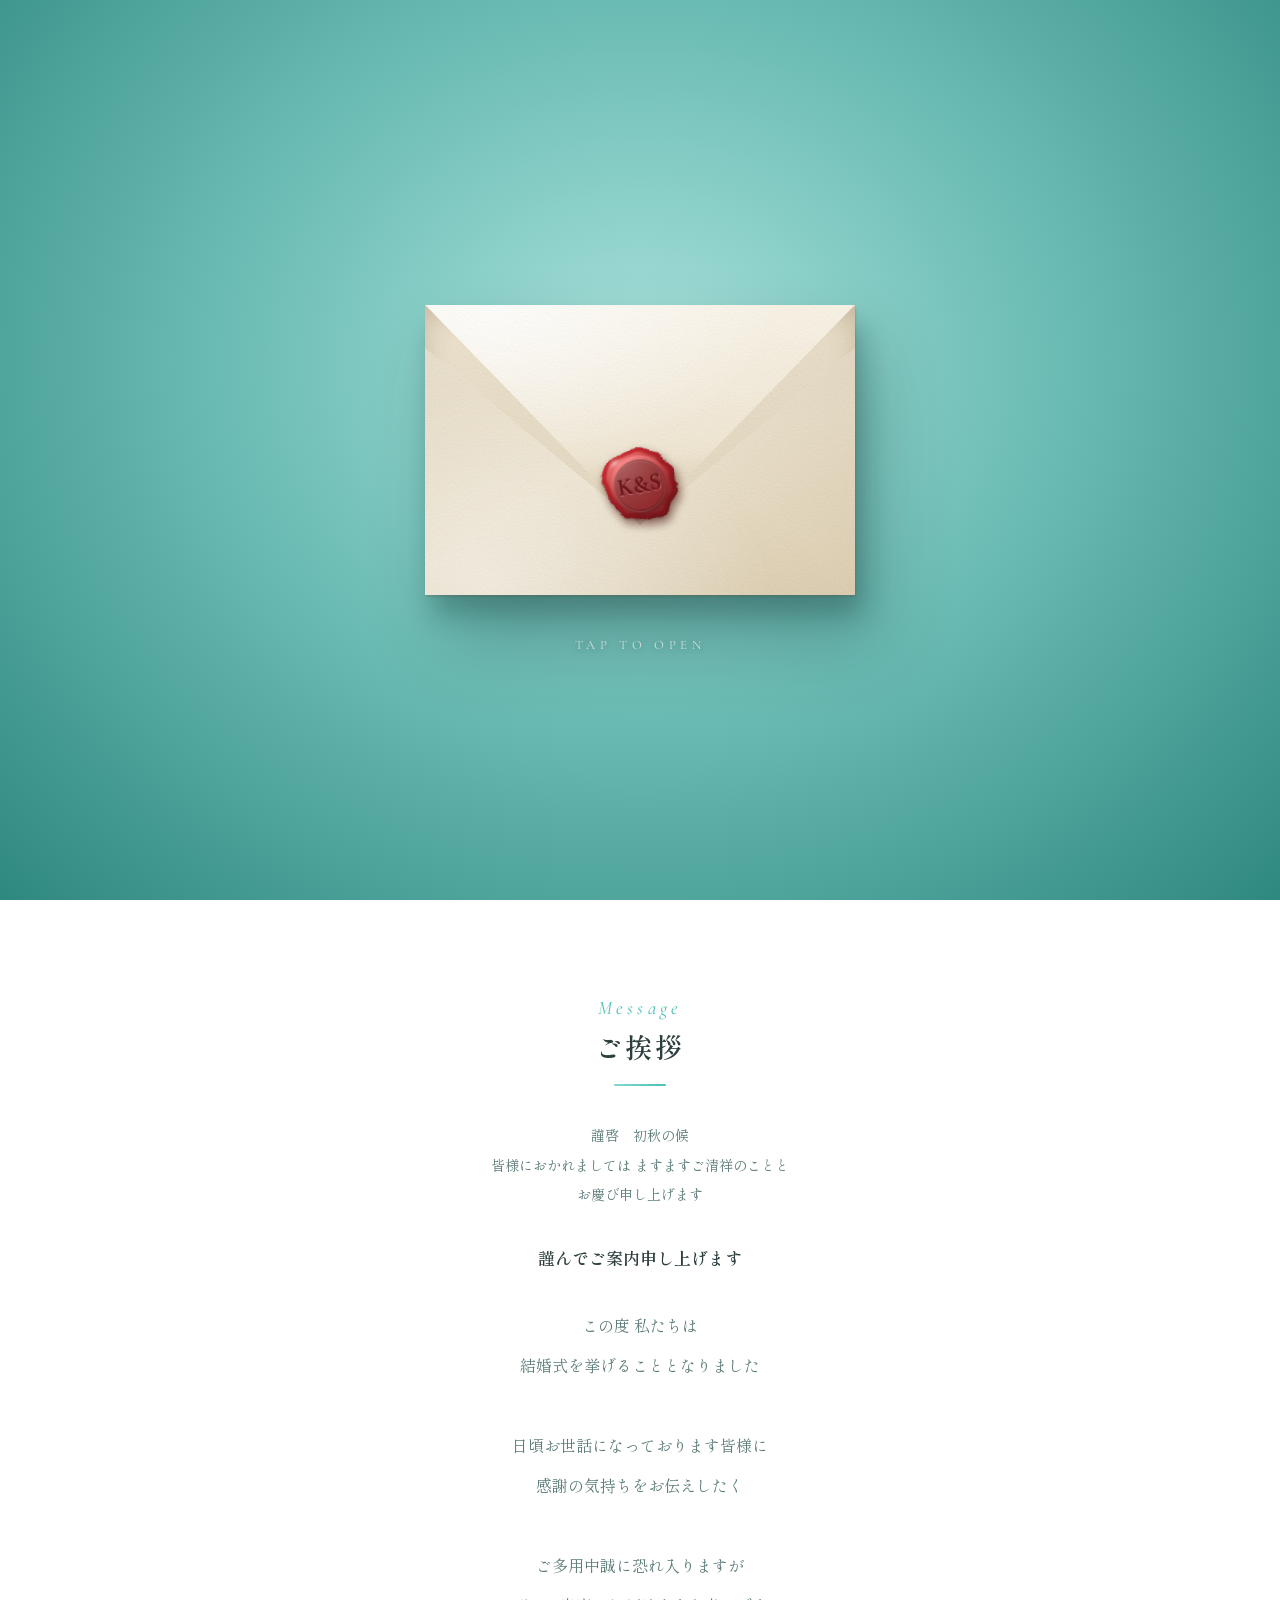
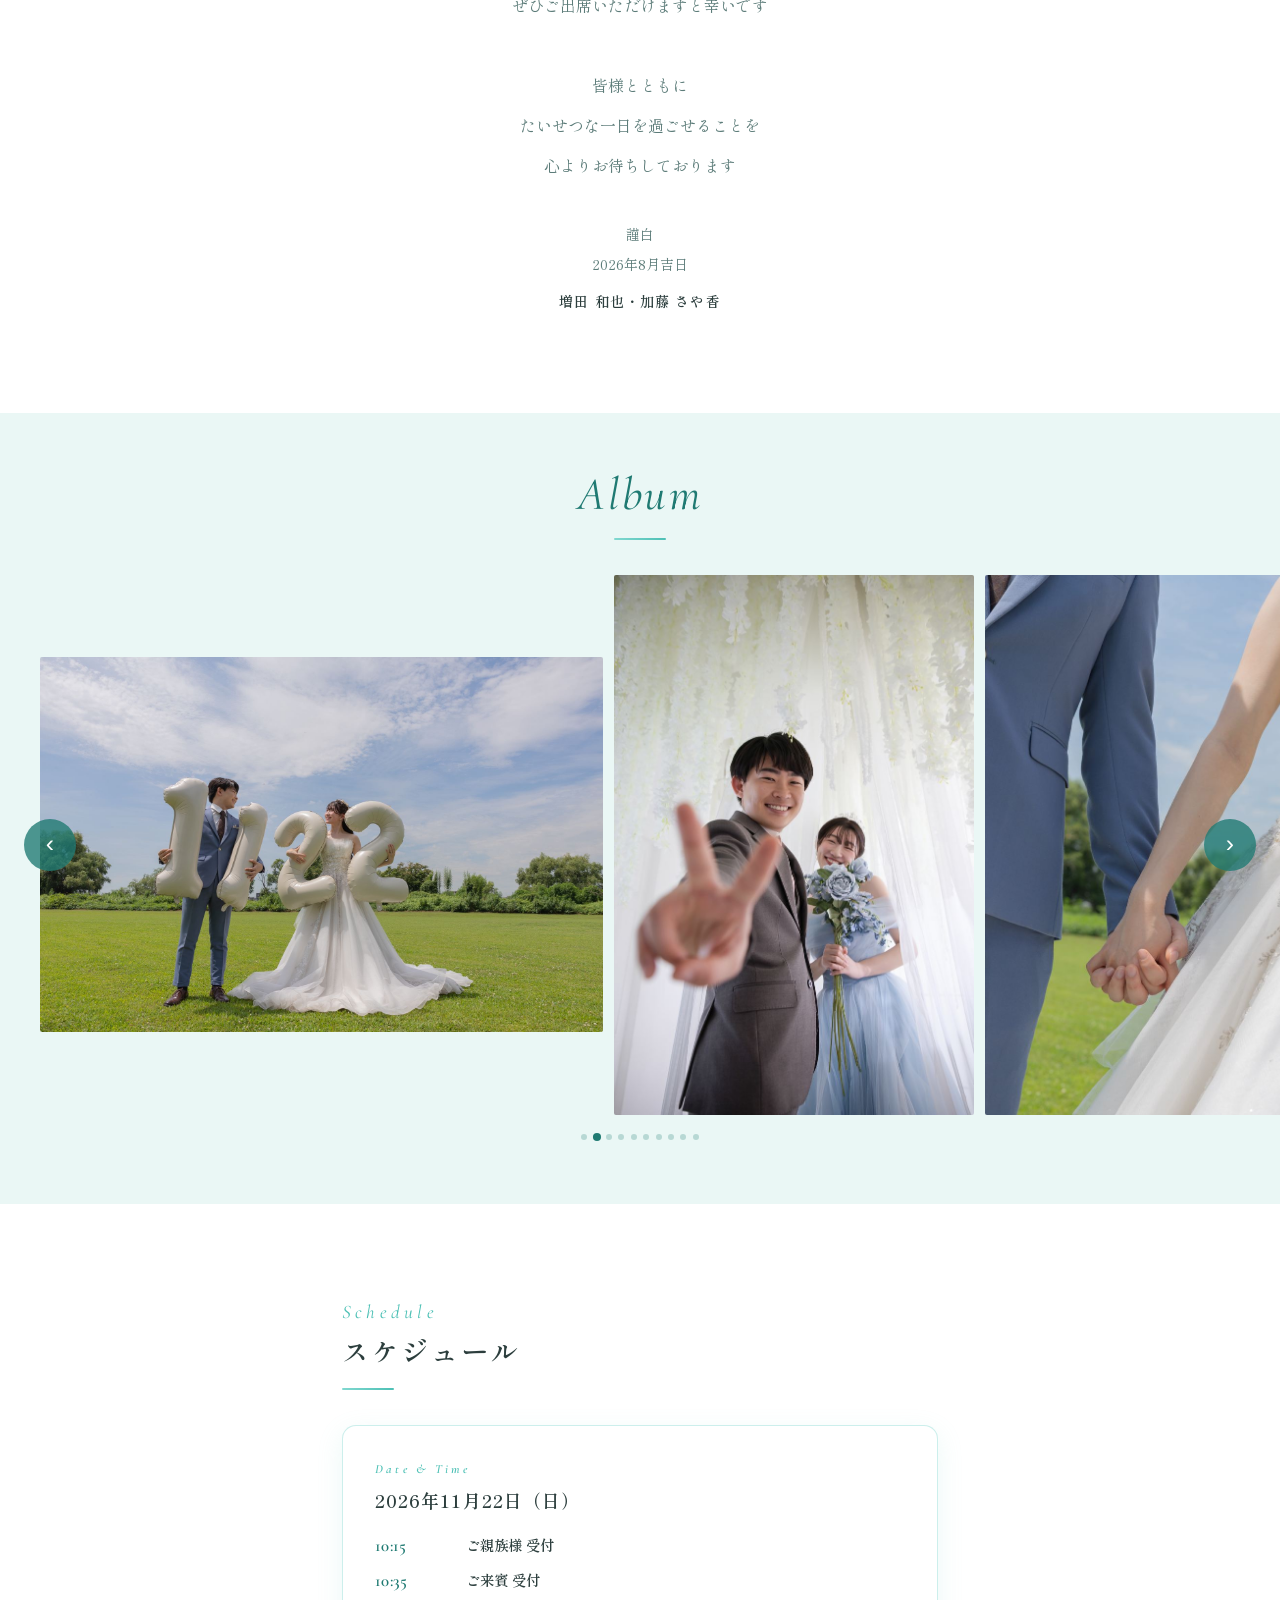
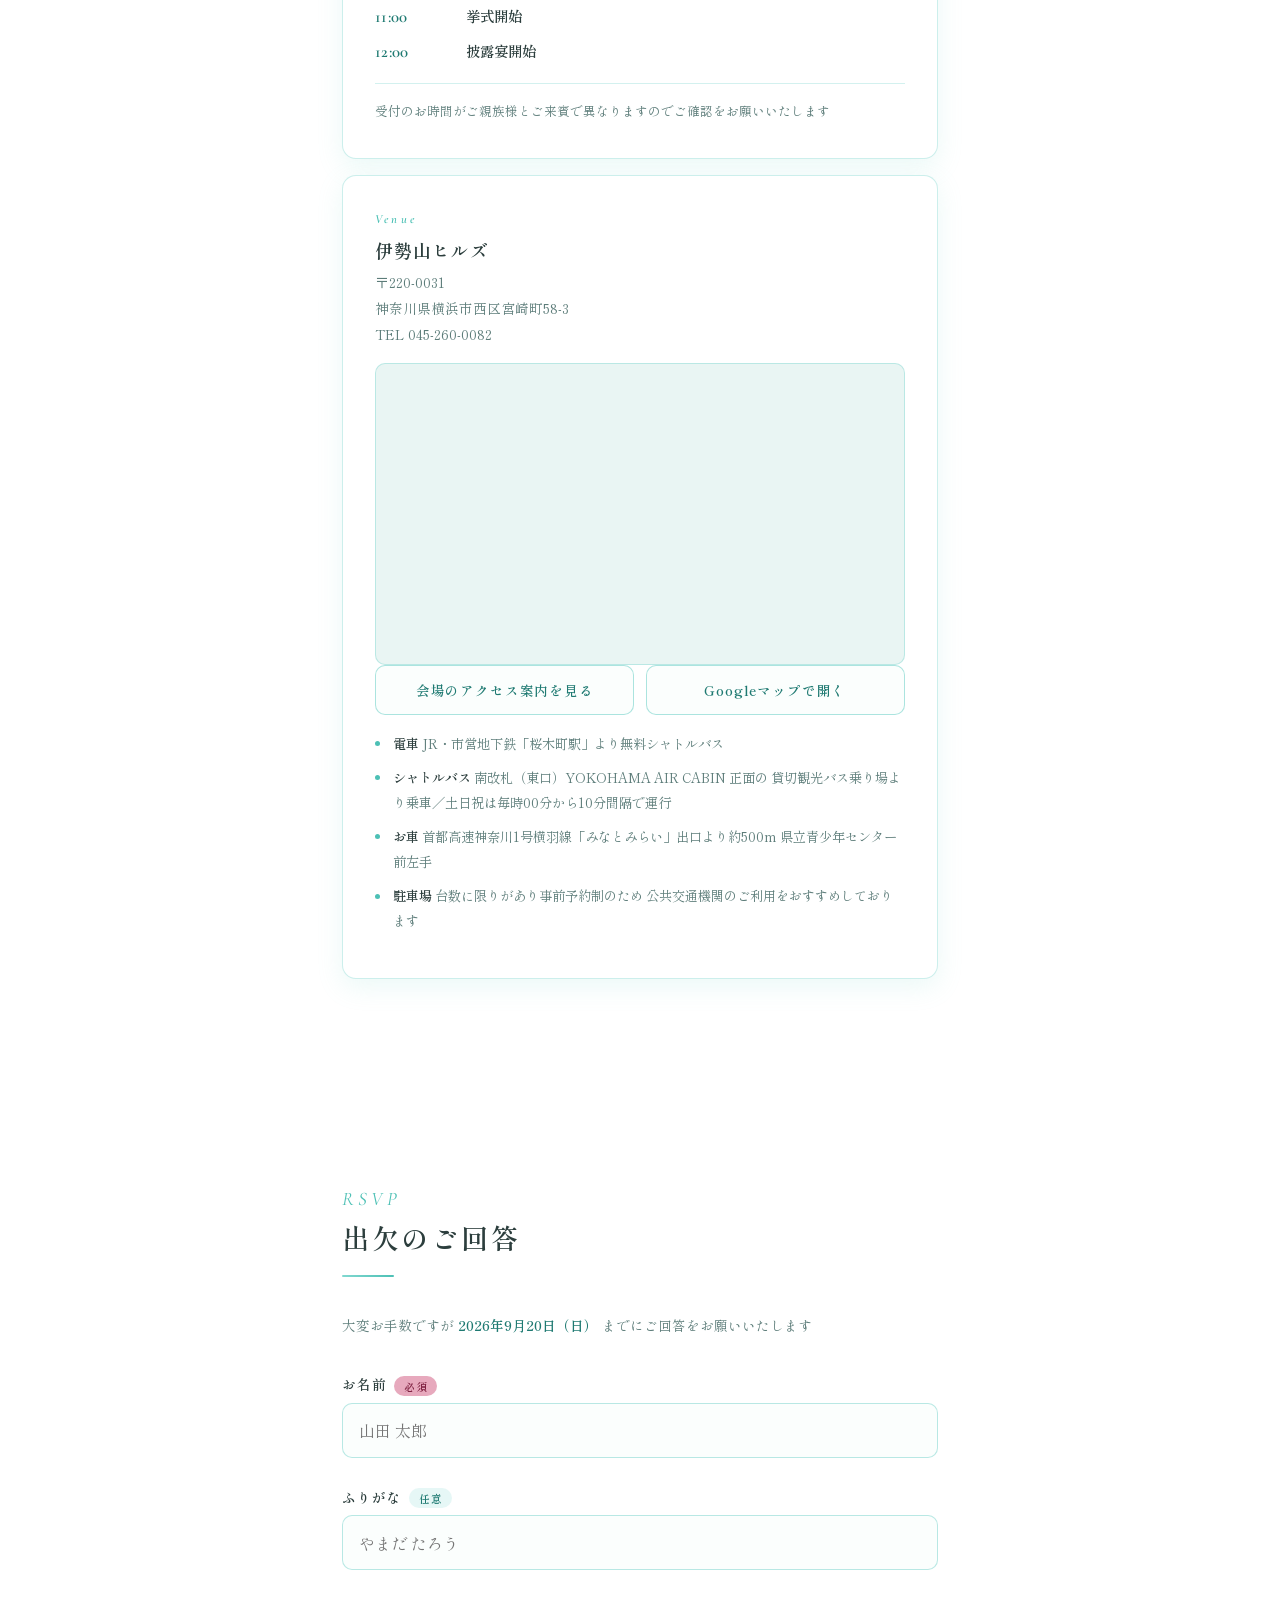
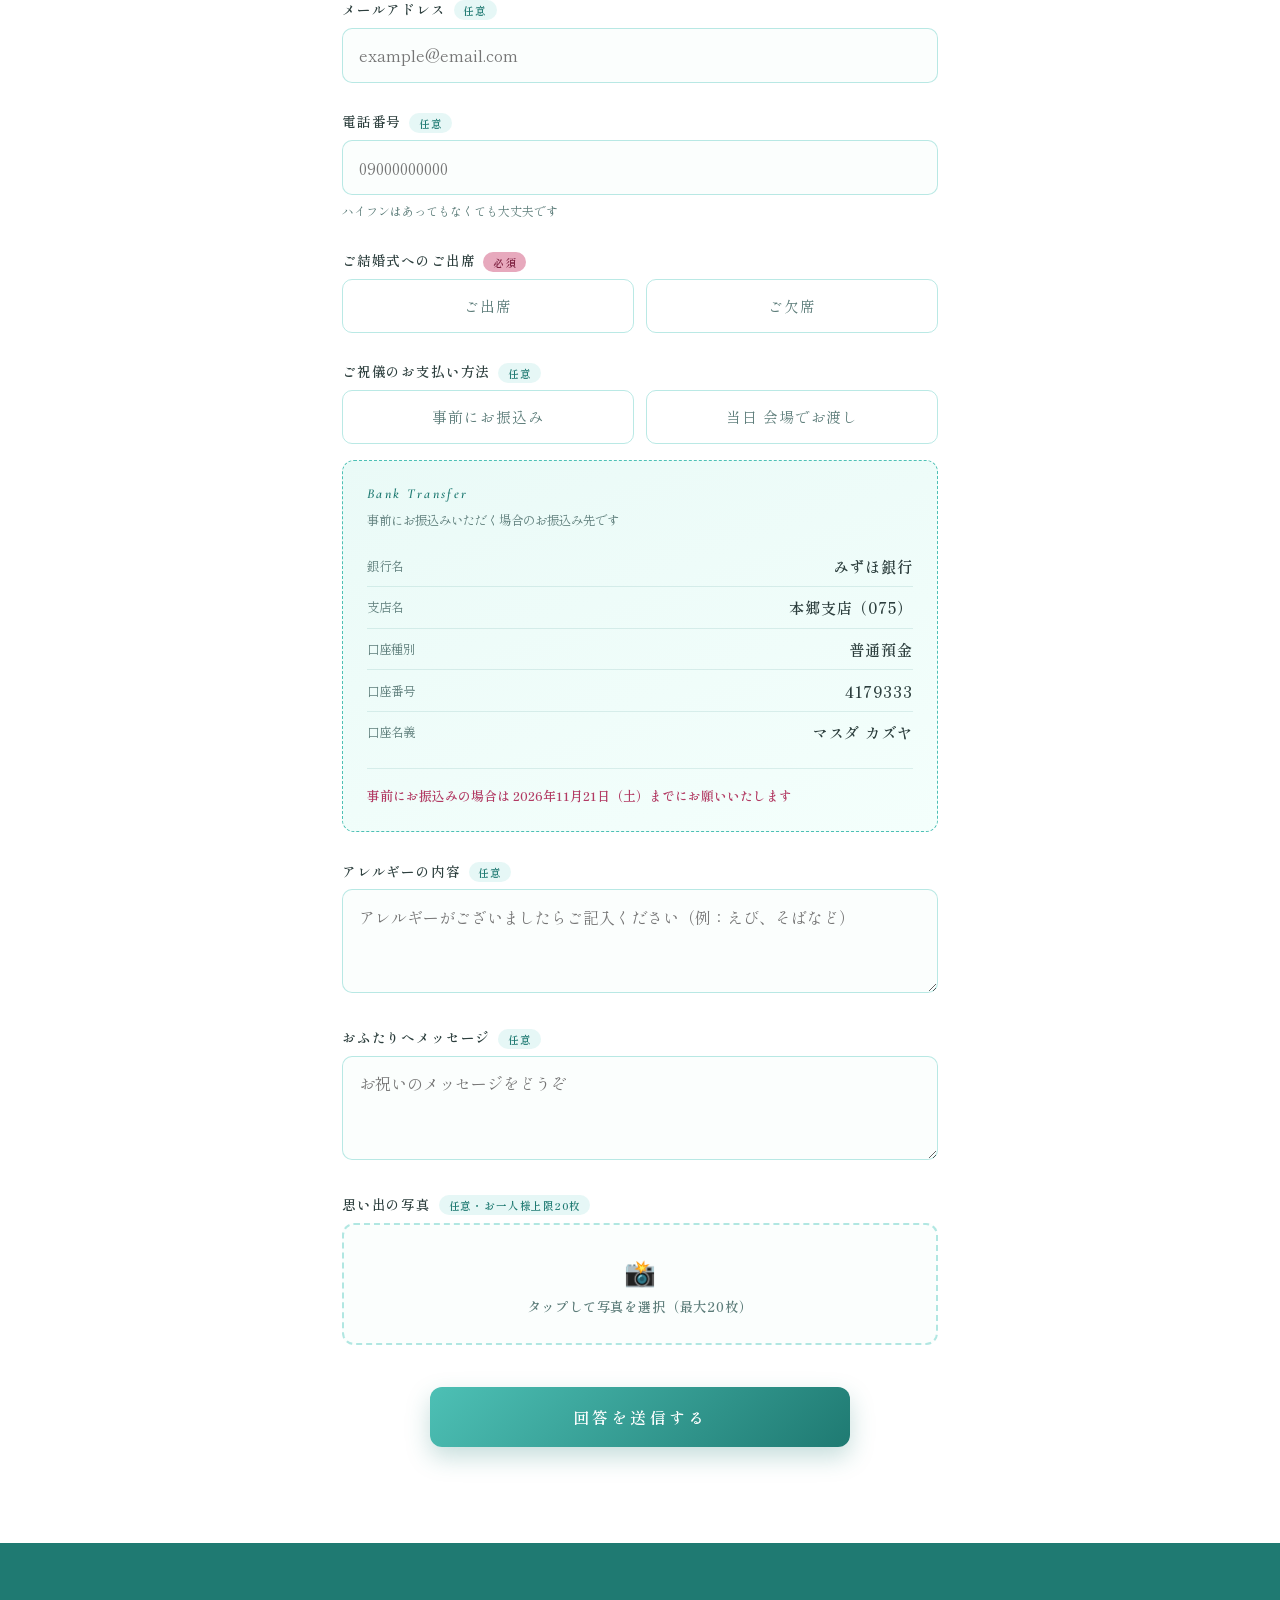
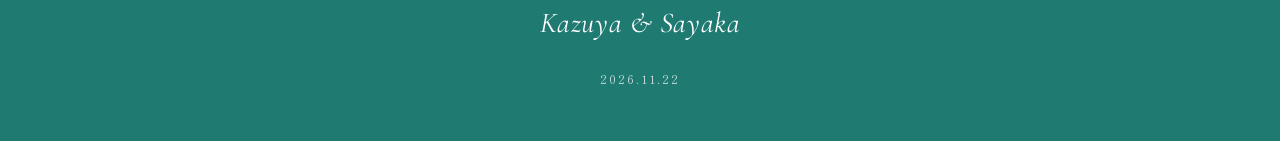
==== commit 34b30708: "振込先を常に表示する 「事前にお振込み」を選ぶまで振込先が隠れており 見当たらない状態になっていたため 常に表示するようにした。 どちらを選んでいても口座と締切を確認できる。  Co-Authored" ====
--- a/ceremony/index.html
+++ b/ceremony/index.html
@@ -13,7 +13,7 @@
   <link rel="preconnect" href="https://fonts.googleapis.com">
   <link rel="preconnect" href="https://fonts.gstatic.com" crossorigin>
   <link href="https://fonts.googleapis.com/css2?family=Shippori+Mincho:wght@400;600;800&family=Cormorant+Garamond:ital,wght@0,300;0,400;0,600;1,300;1,400;1,500&display=swap" rel="stylesheet">
-  <link rel="stylesheet" href="../assets/style.css">
+  <link rel="stylesheet" href="../assets/style.css?v=44753046">
   <noscript><style>
     #opening{ display:none !important; }
     body.letter-locked{ overflow:auto !important; height:auto !important; }
@@ -372,6 +372,7 @@
 
         <div class="bank-card" id="bank-card">
           <p class="bank-name">Bank Transfer</p>
+          <p class="bank-lead">事前にお振込みいただく場合のお振込み先です</p>
           <div class="bank-row"><span class="bank-key">銀行名</span><span class="bank-val">みずほ銀行</span></div>
           <div class="bank-row"><span class="bank-key">支店名</span><span class="bank-val">本郷支店（075）</span></div>
           <div class="bank-row"><span class="bank-key">口座種別</span><span class="bank-val">普通預金</span></div>
@@ -419,6 +420,6 @@
   <p>2026.11.22</p>
 </footer>
 
-<script src="../assets/app.js"></script>
+<script src="../assets/app.js?v=44753046"></script>
 </body>
 </html>
--- a/assets/style.css
+++ b/assets/style.css
@@ -473,12 +473,15 @@
 .bank-card{
   background:linear-gradient(160deg, #eafaf7, #f4fffc);
   border:1.5px dashed var(--tiffany-deep); border-radius:12px;
-  padding:1.5rem; margin-top:1rem; display:none;
-}
-.bank-card.show{ display:block; }
+  padding:1.5rem; margin-top:1rem;
+}
 .bank-name{
   font-family:var(--serif-en); font-style:italic; font-weight:600;
   color:var(--tiffany-dark); font-size:.85rem; letter-spacing:.18em; margin-bottom:1rem;
+}
+.bank-lead{
+  font-size:.78rem; color:var(--sub); line-height:1.8;
+  margin:-.55rem 0 .9rem;
 }
 .bank-row{
   display:flex; justify-content:space-between; align-items:center; gap:1rem;
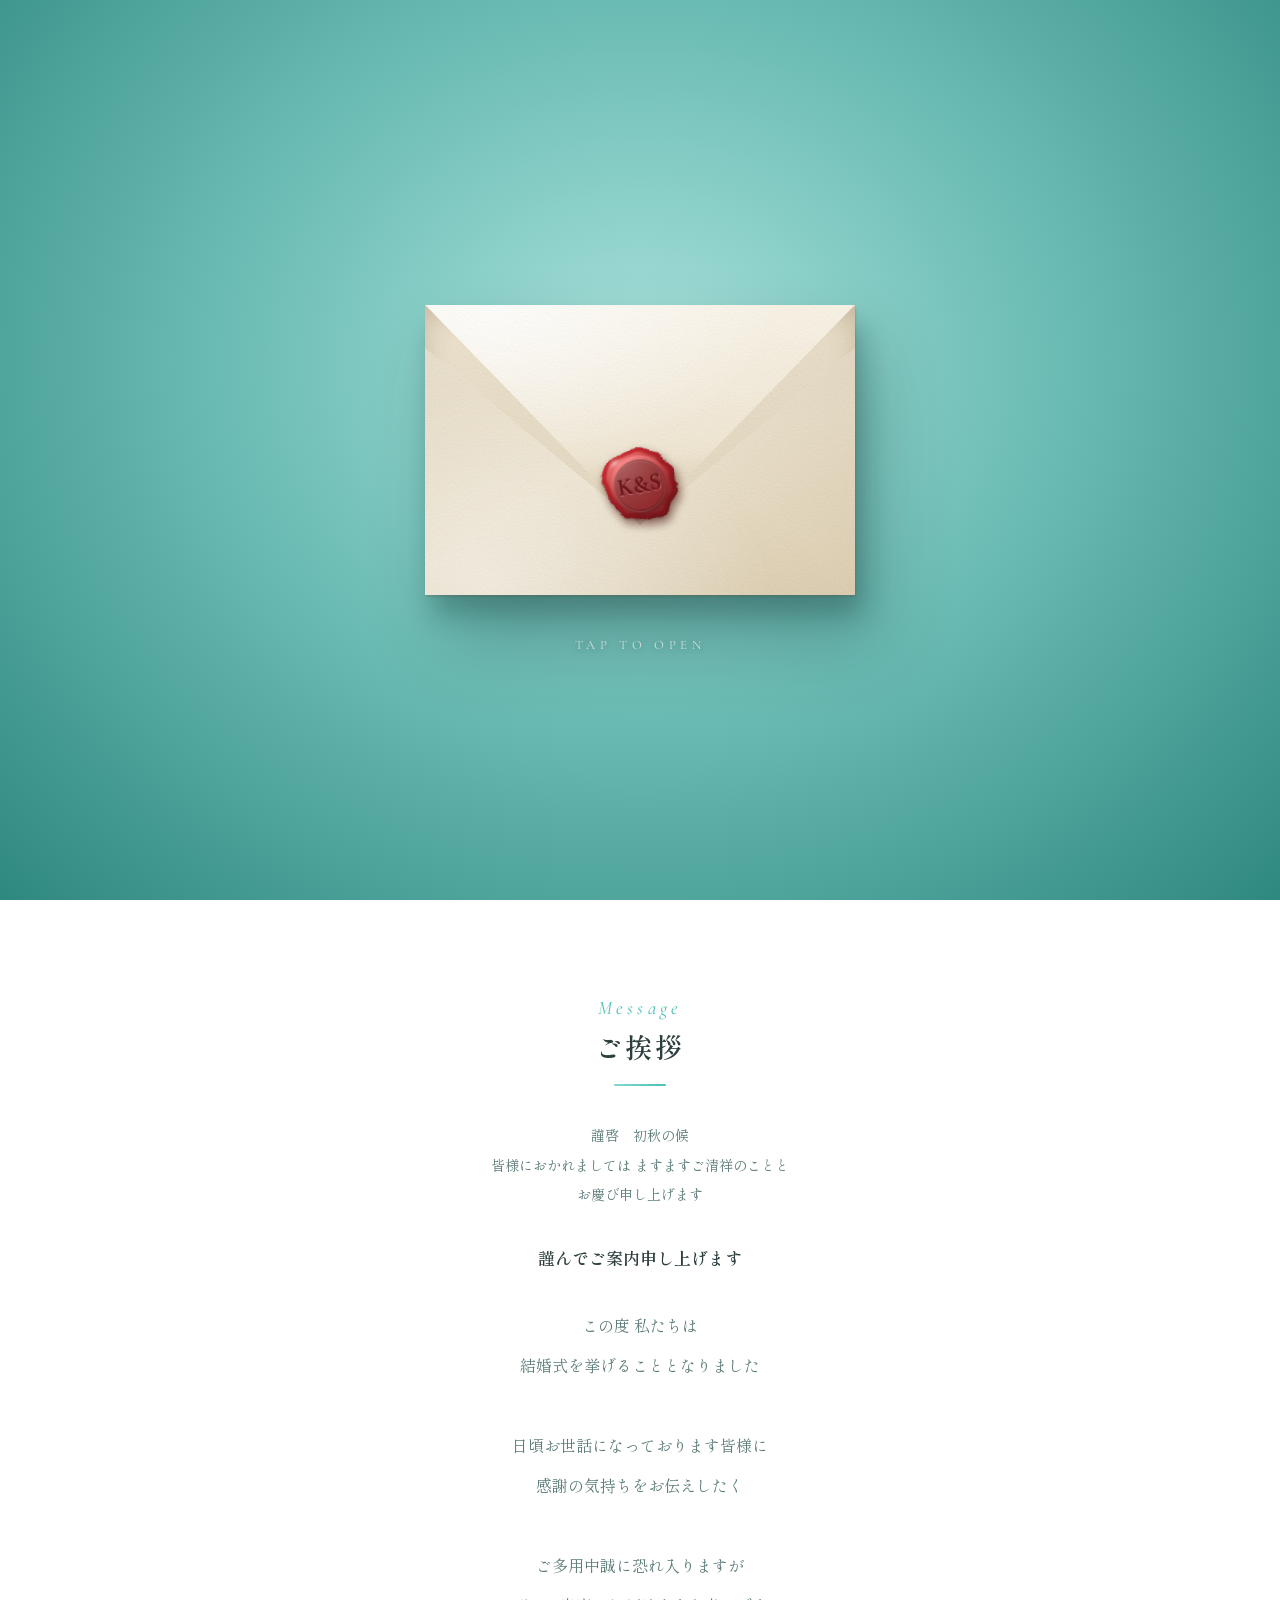
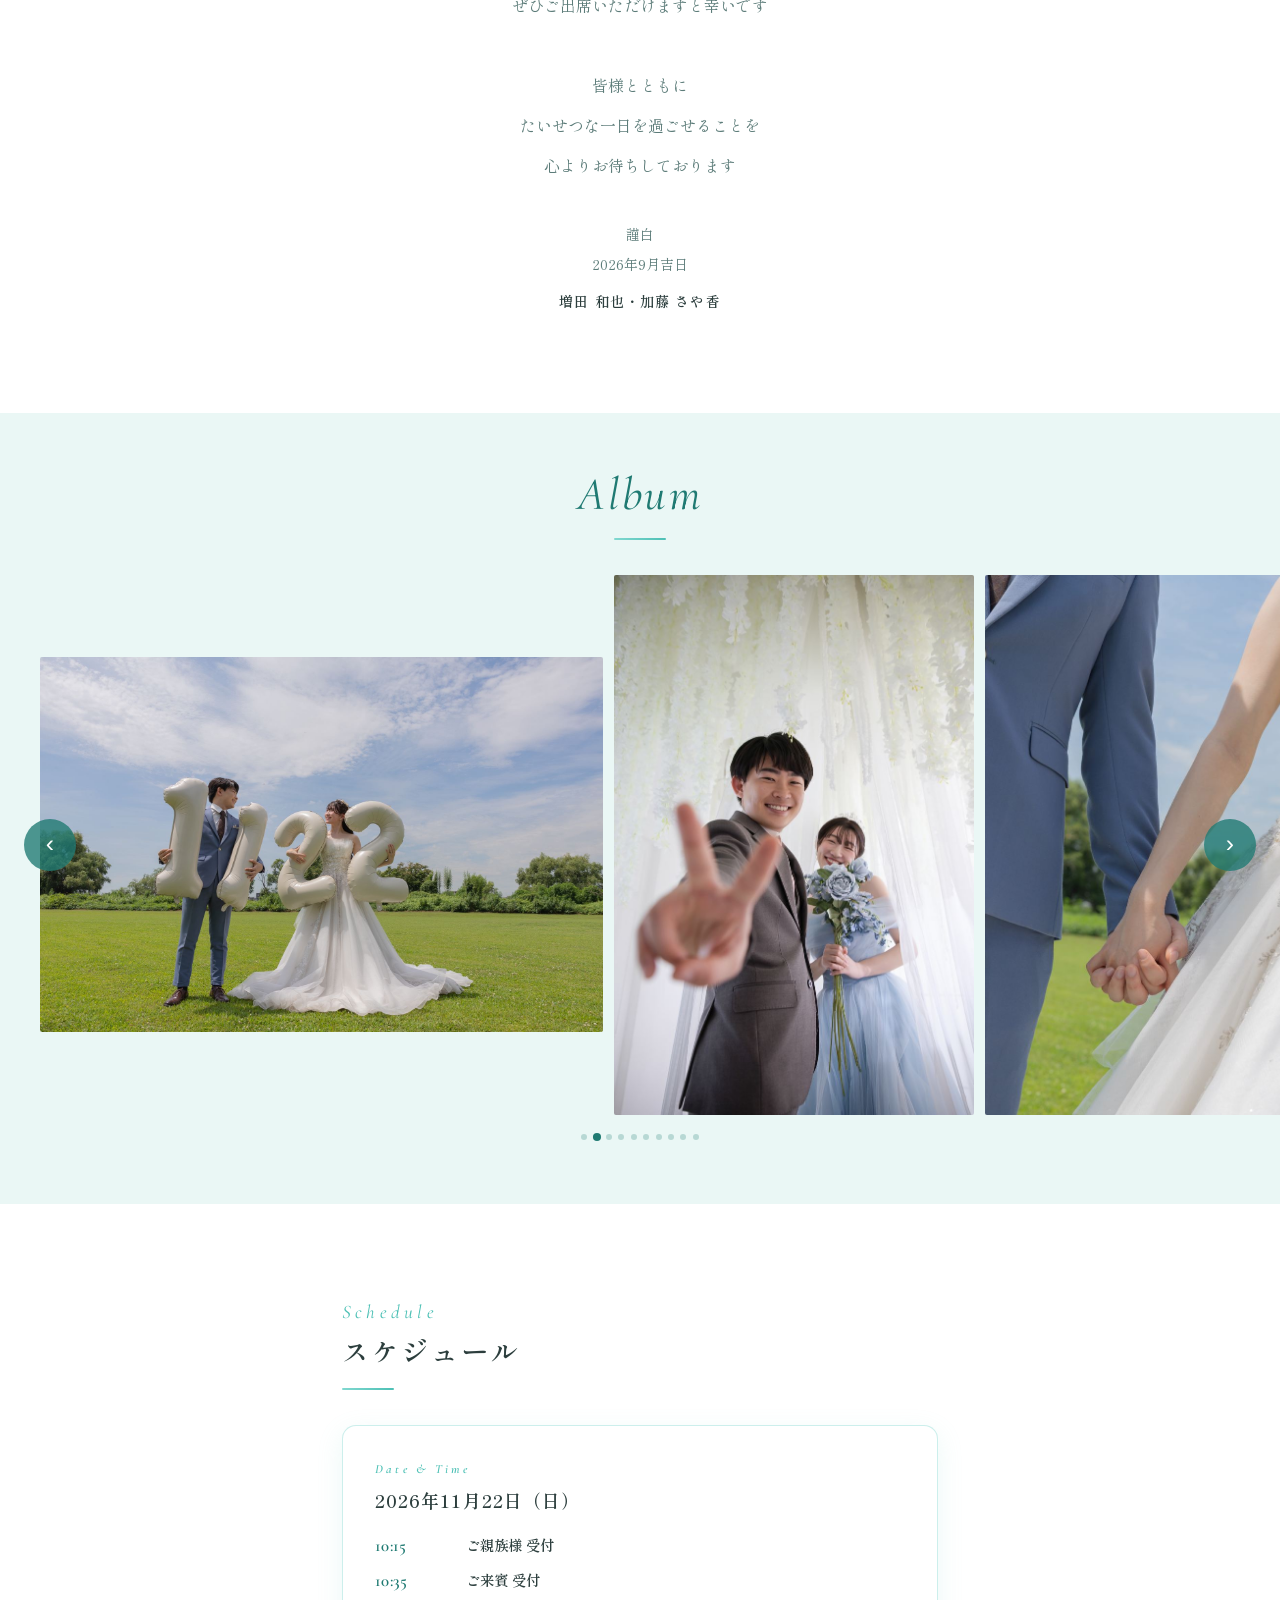
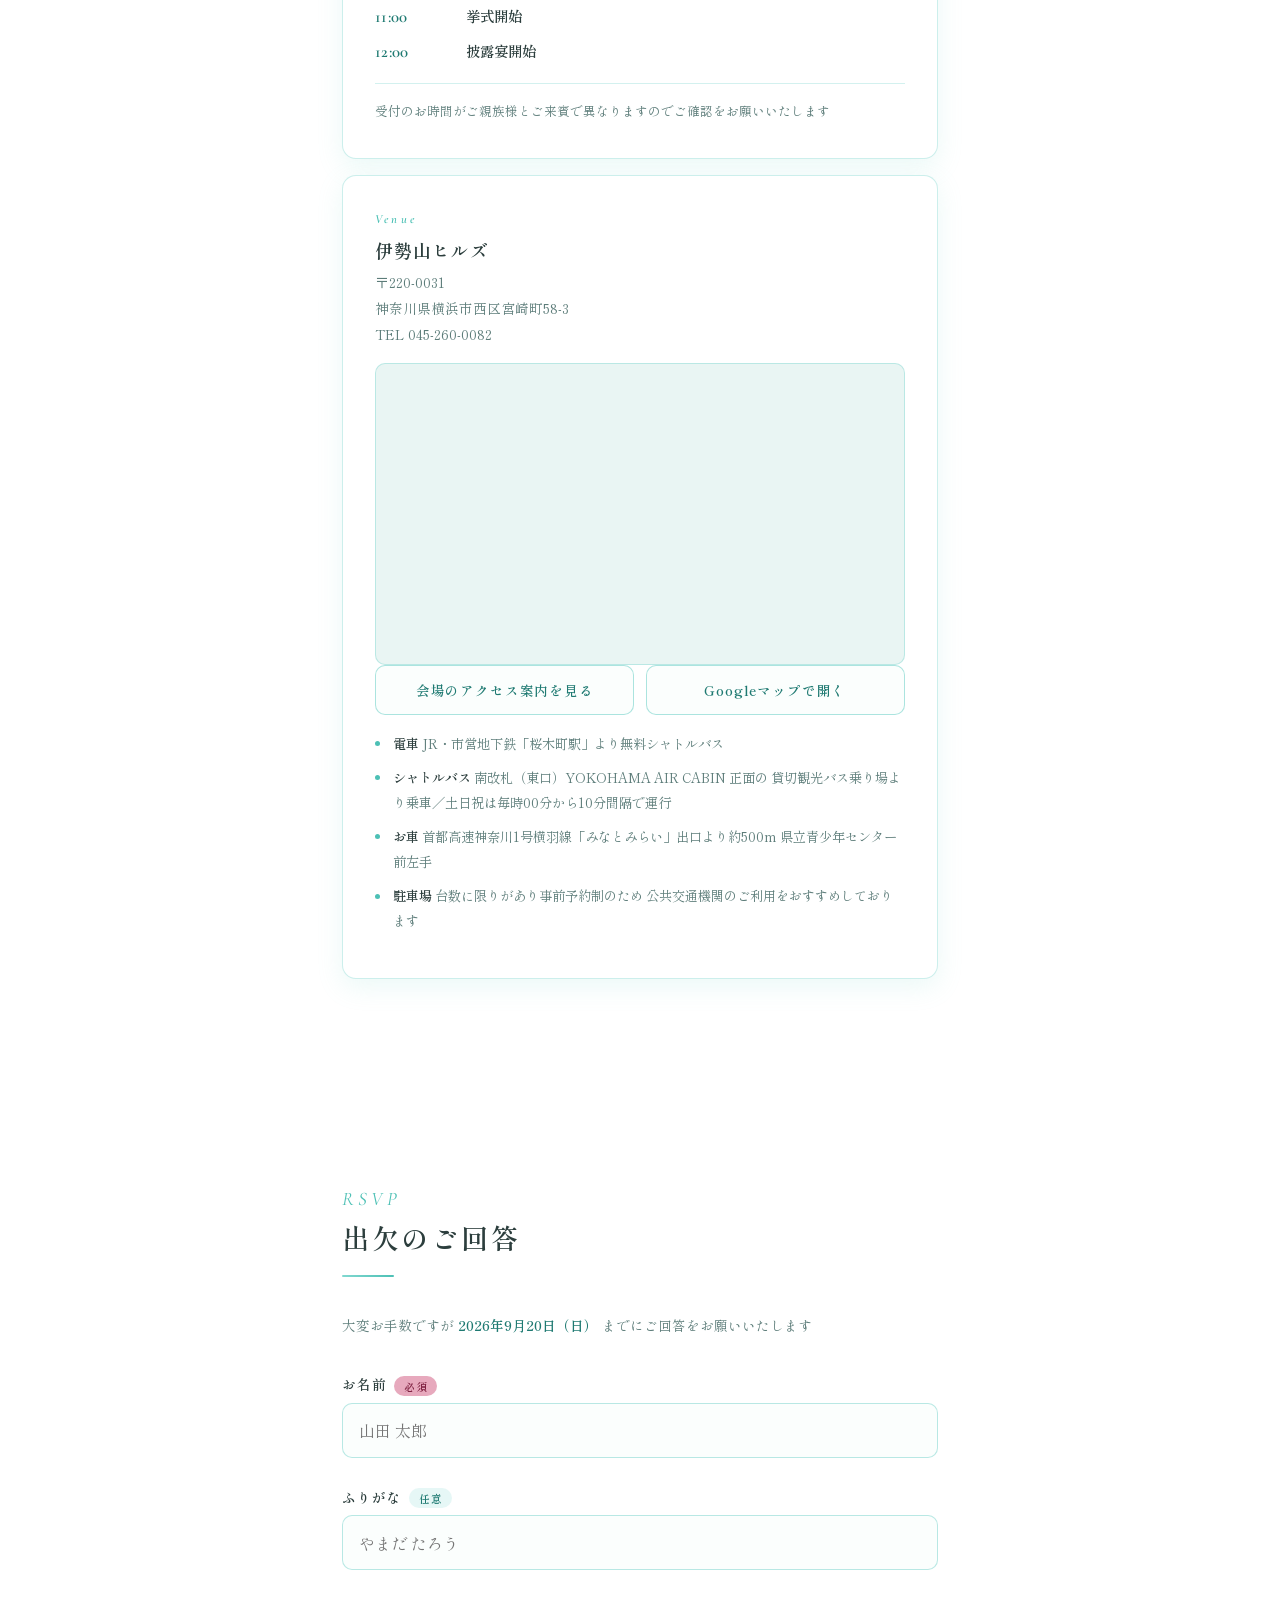
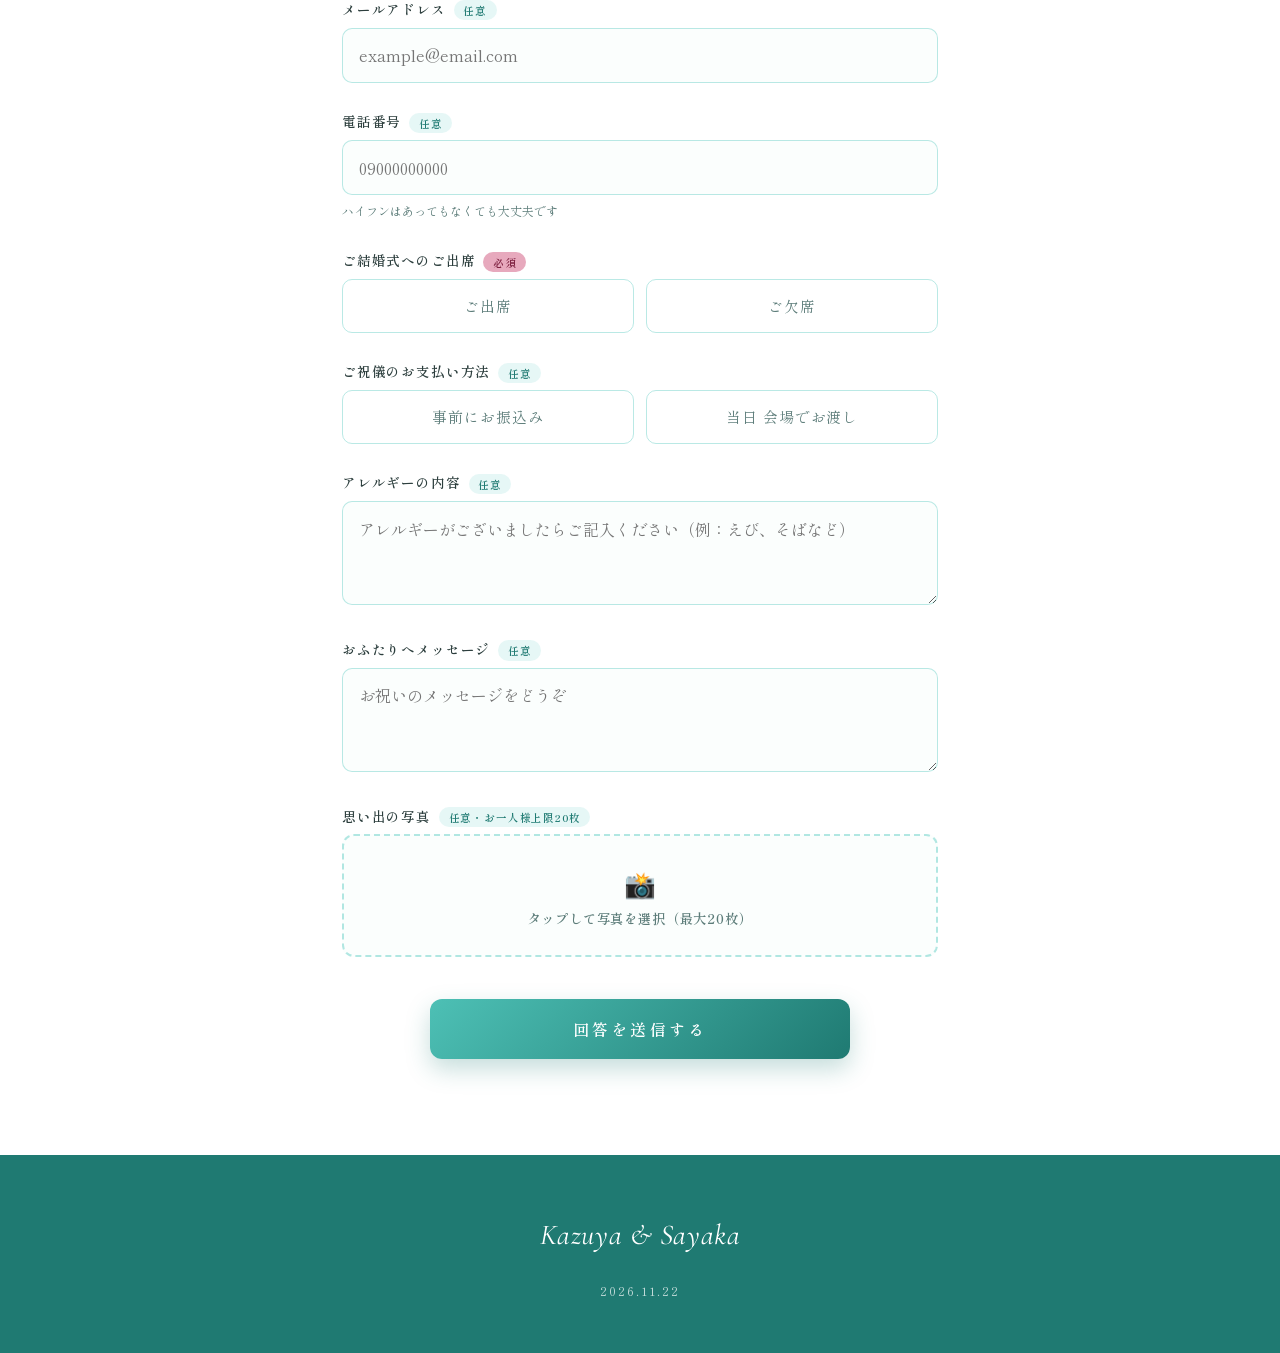
==== commit 42dd6c7b: "振込先の表示を元に戻し 差出日を2026年9月吉日に修正 - 振込先は「事前にお振込み」を選んだときに表示する形へ戻した - 謹白の差出日を 2026年8月吉日 から 2026年9月吉日 に変更  C" ====
--- a/ceremony/index.html
+++ b/ceremony/index.html
@@ -13,7 +13,7 @@
   <link rel="preconnect" href="https://fonts.googleapis.com">
   <link rel="preconnect" href="https://fonts.gstatic.com" crossorigin>
   <link href="https://fonts.googleapis.com/css2?family=Shippori+Mincho:wght@400;600;800&family=Cormorant+Garamond:ital,wght@0,300;0,400;0,600;1,300;1,400;1,500&display=swap" rel="stylesheet">
-  <link rel="stylesheet" href="../assets/style.css?v=44753046">
+  <link rel="stylesheet" href="../assets/style.css?v=9e4cfbd7">
   <noscript><style>
     #opening{ display:none !important; }
     body.letter-locked{ overflow:auto !important; height:auto !important; }
@@ -169,7 +169,7 @@
       心よりお待ちしております
       <span class="message-close">
         謹白<br>
-        2026年8月吉日
+        2026年9月吉日
         <span class="message-sign">増田 和也・加藤 さや香</span>
       </span>
     </p>
@@ -372,7 +372,6 @@
 
         <div class="bank-card" id="bank-card">
           <p class="bank-name">Bank Transfer</p>
-          <p class="bank-lead">事前にお振込みいただく場合のお振込み先です</p>
           <div class="bank-row"><span class="bank-key">銀行名</span><span class="bank-val">みずほ銀行</span></div>
           <div class="bank-row"><span class="bank-key">支店名</span><span class="bank-val">本郷支店（075）</span></div>
           <div class="bank-row"><span class="bank-key">口座種別</span><span class="bank-val">普通預金</span></div>
@@ -420,6 +419,6 @@
   <p>2026.11.22</p>
 </footer>
 
-<script src="../assets/app.js?v=44753046"></script>
+<script src="../assets/app.js?v=9e4cfbd7"></script>
 </body>
 </html>
--- a/assets/style.css
+++ b/assets/style.css
@@ -473,15 +473,12 @@
 .bank-card{
   background:linear-gradient(160deg, #eafaf7, #f4fffc);
   border:1.5px dashed var(--tiffany-deep); border-radius:12px;
-  padding:1.5rem; margin-top:1rem;
-}
+  padding:1.5rem; margin-top:1rem; display:none;
+}
+.bank-card.show{ display:block; }
 .bank-name{
   font-family:var(--serif-en); font-style:italic; font-weight:600;
   color:var(--tiffany-dark); font-size:.85rem; letter-spacing:.18em; margin-bottom:1rem;
-}
-.bank-lead{
-  font-size:.78rem; color:var(--sub); line-height:1.8;
-  margin:-.55rem 0 .9rem;
 }
 .bank-row{
   display:flex; justify-content:space-between; align-items:center; gap:1rem;
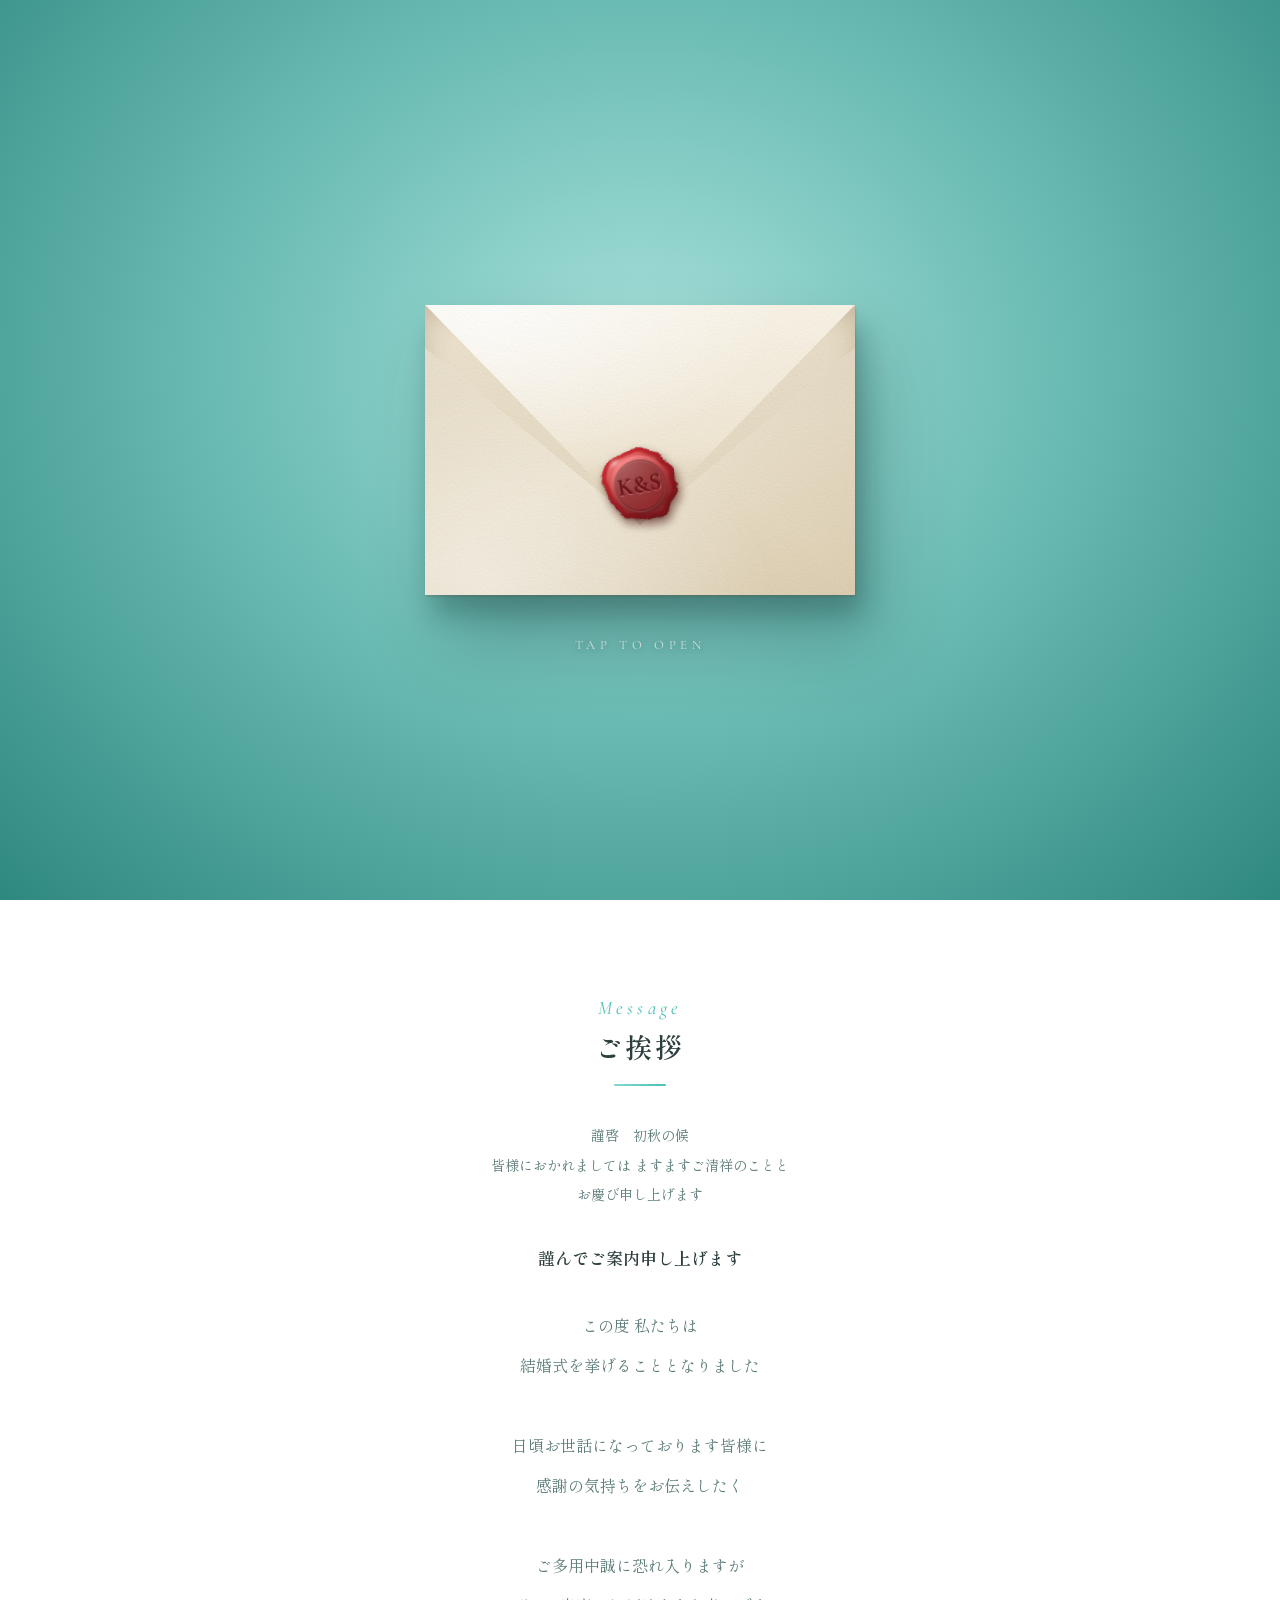
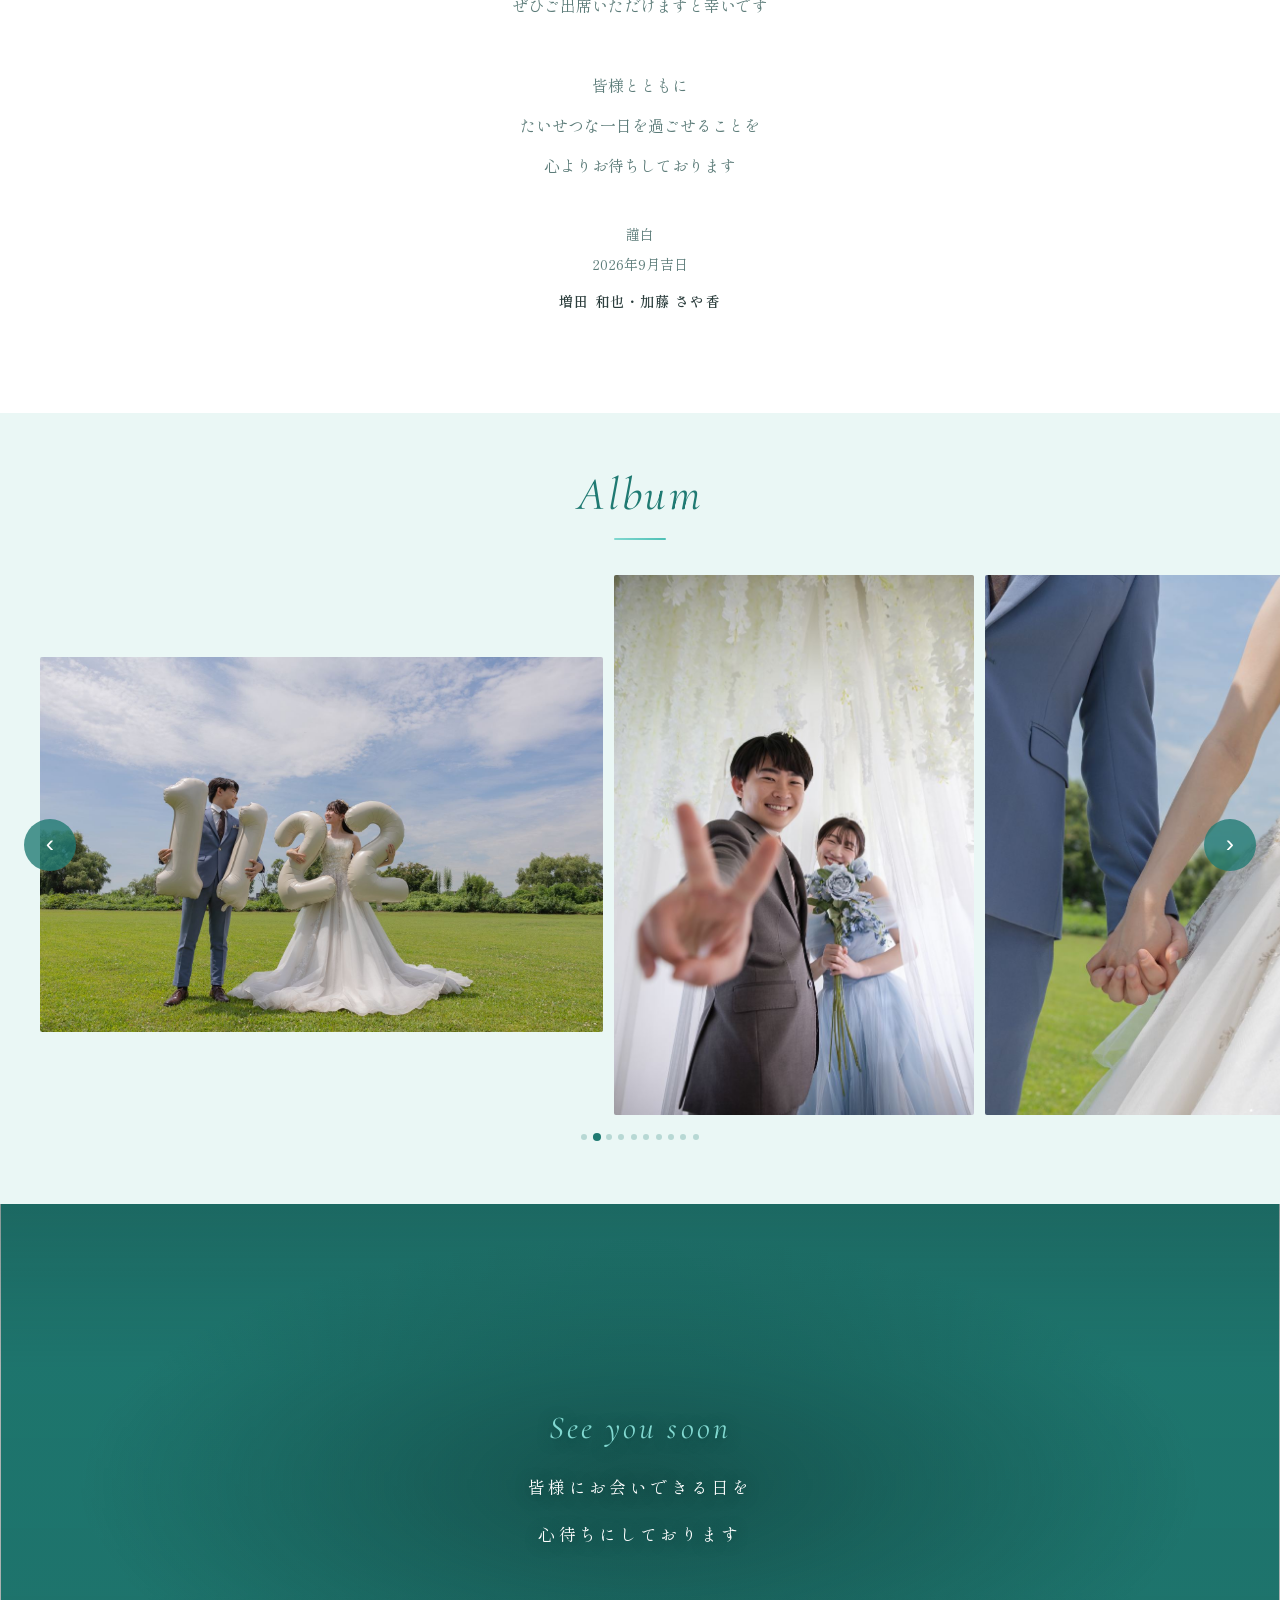
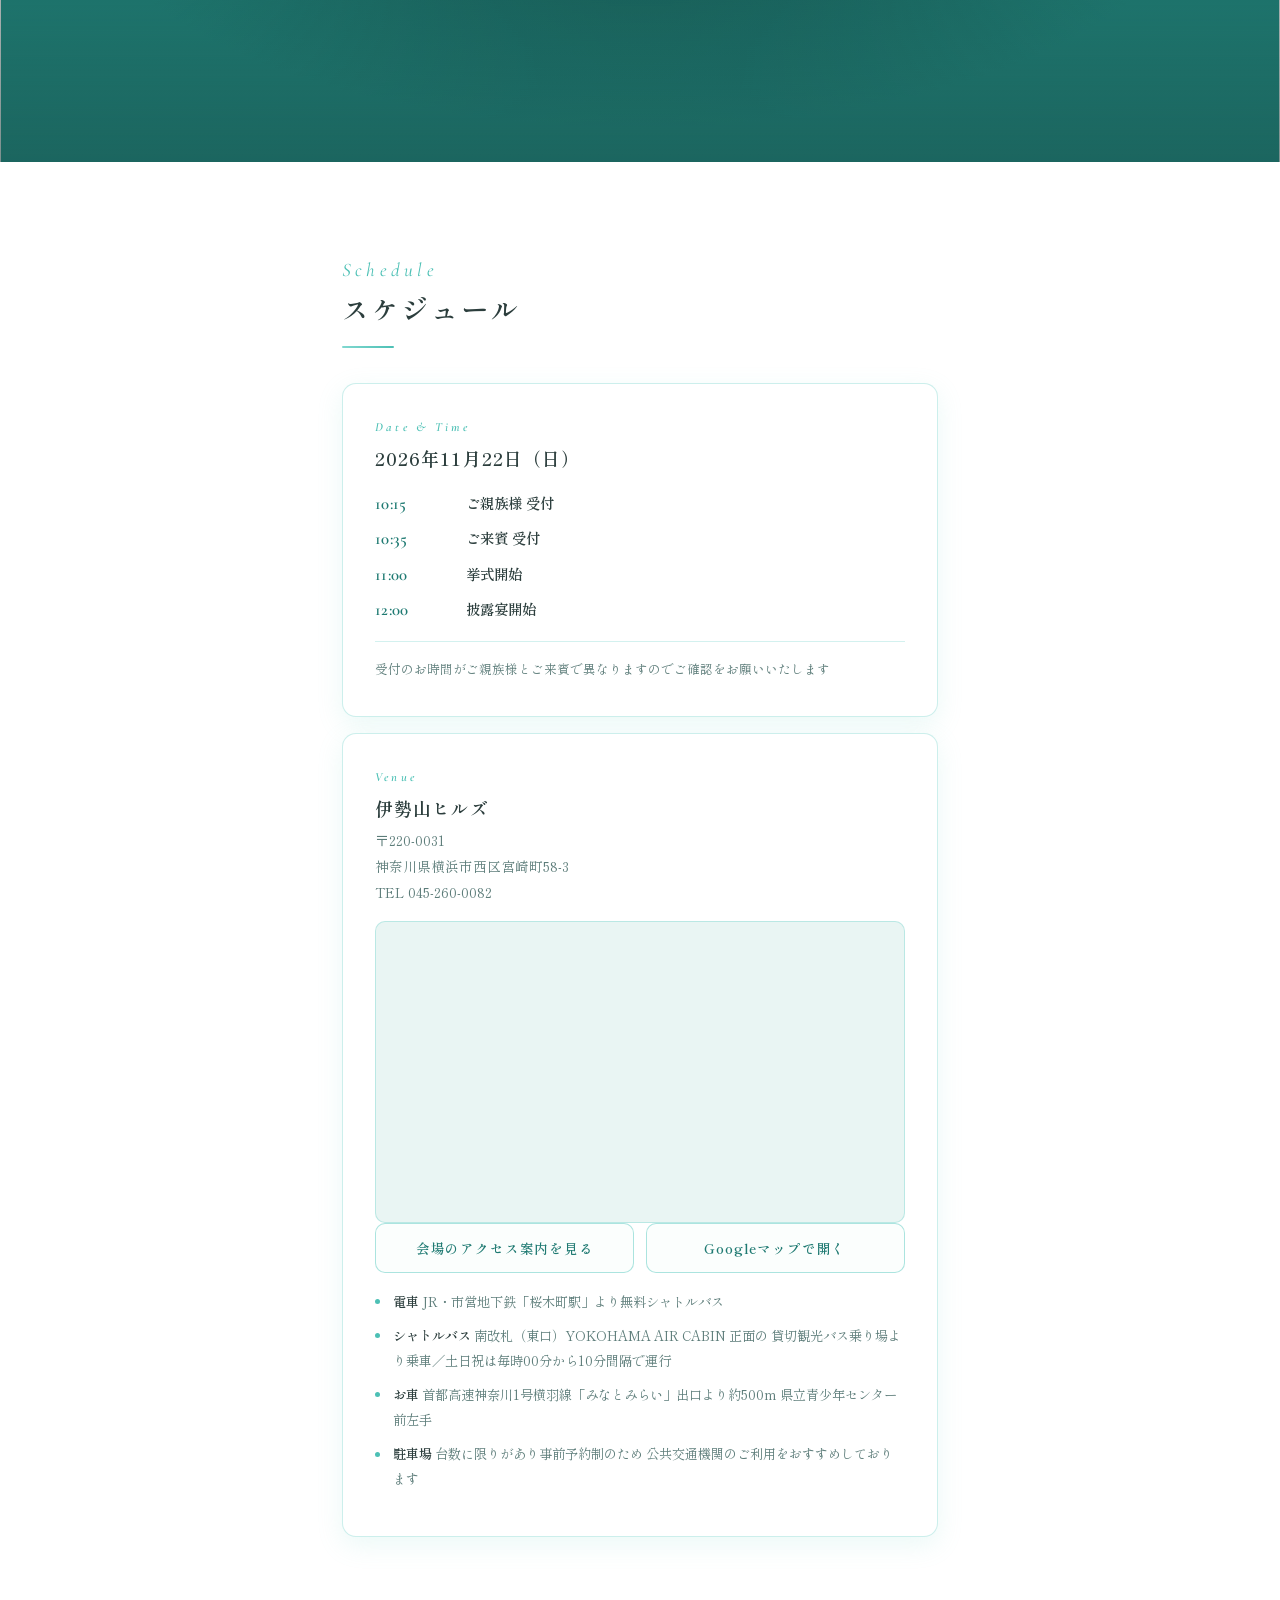
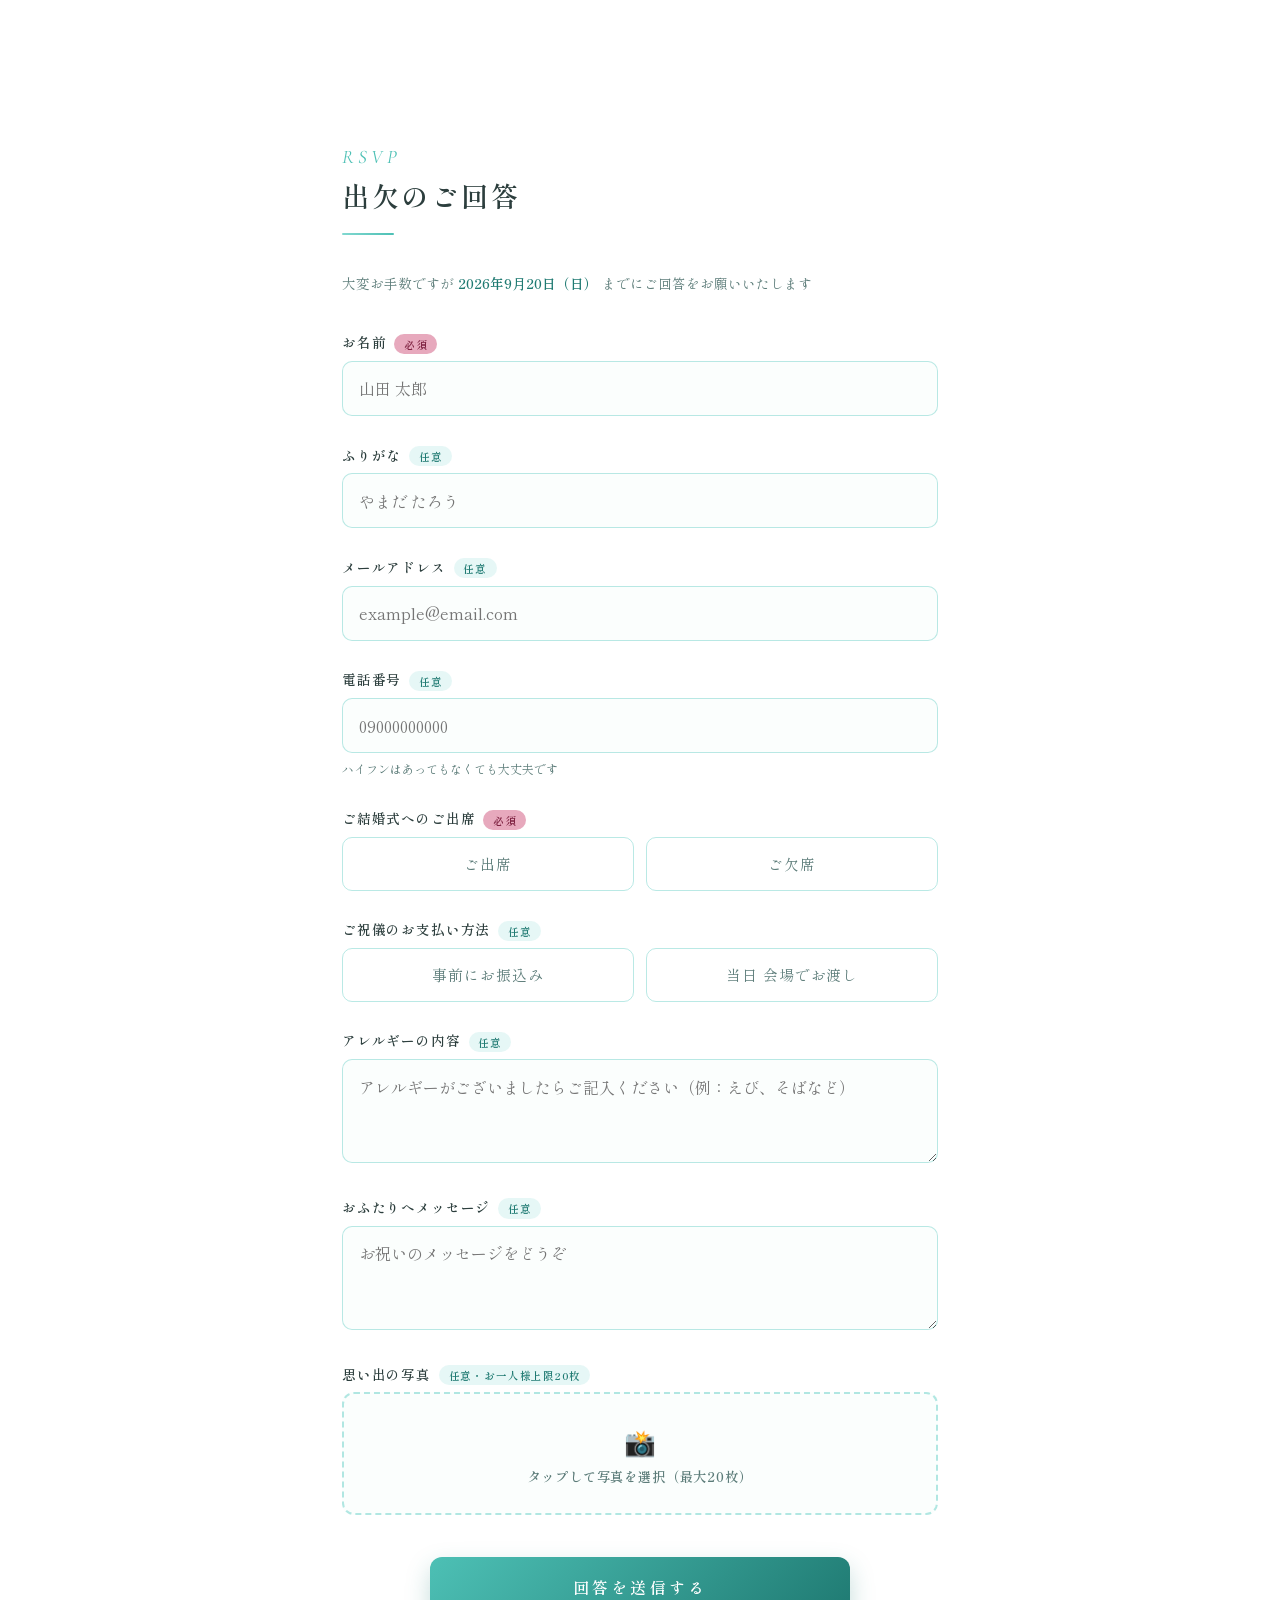
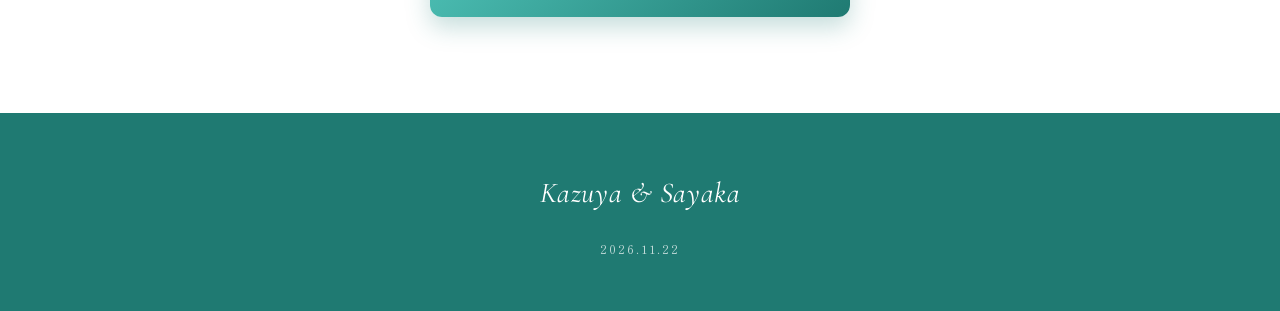
==== commit dd44ad4a: "写真を背景にした帯セクションを追加し 事前振込の締切を11月13日に変更 - アルバムとスケジュールの間に 写真を背景にしたセクションを追加。   スクロールに合わせて背景がゆっくり動く（動きを減らす" ====
--- a/ceremony/index.html
+++ b/ceremony/index.html
@@ -13,7 +13,7 @@
   <link rel="preconnect" href="https://fonts.googleapis.com">
   <link rel="preconnect" href="https://fonts.gstatic.com" crossorigin>
   <link href="https://fonts.googleapis.com/css2?family=Shippori+Mincho:wght@400;600;800&family=Cormorant+Garamond:ital,wght@0,300;0,400;0,600;1,300;1,400;1,500&display=swap" rel="stylesheet">
-  <link rel="stylesheet" href="../assets/style.css?v=9e4cfbd7">
+  <link rel="stylesheet" href="../assets/style.css?v=9d64d2a0">
   <noscript><style>
     #opening{ display:none !important; }
     body.letter-locked{ overflow:auto !important; height:auto !important; }
@@ -201,6 +201,21 @@
   <div class="g-dots" id="g-dots"></div>
 </section>
 
+<!-- ══ 写真の帯（アクセント） ══ -->
+<section class="photo-band" id="photo-band">
+  <div class="pb-media" id="pb-media">
+    <picture>
+      <source media="(min-width:900px)" srcset="images/band-d.jpg">
+      <img src="../images/band-m.jpg" alt="" loading="lazy" decoding="async">
+    </picture>
+  </div>
+  <div class="pb-overlay"></div>
+  <div class="pb-text">
+    <p class="pb-script">See you soon</p>
+    <p class="pb-lead">皆様にお会いできる日を<br>心待ちにしております</p>
+  </div>
+</section>
+
 <!-- ══ 一次会：スケジュールと会場 ══ -->
 <section id="info" data-v="ceremony">
   <div class="section fade-in">
@@ -376,8 +391,8 @@
           <div class="bank-row"><span class="bank-key">支店名</span><span class="bank-val">本郷支店（075）</span></div>
           <div class="bank-row"><span class="bank-key">口座種別</span><span class="bank-val">普通預金</span></div>
           <div class="bank-row"><span class="bank-key">口座番号</span><span class="bank-val">4179333</span></div>
-          <div class="bank-row"><span class="bank-key">口座名義</span><span class="bank-val">マスダ カズヤ</span></div>
-          <p class="bank-deadline">事前にお振込みの場合は 2026年11月21日（土）までにお願いいたします</p>
+          <div class="bank-row"><span class="bank-key">口座名義</span><span class="bank-val">マスダ サヤカ</span></div>
+          <p class="bank-deadline">事前にお振込みの場合は 2026年11月13日（金）中までにお願いいたします</p>
         </div>
       </div>
 
@@ -419,6 +434,6 @@
   <p>2026.11.22</p>
 </footer>
 
-<script src="../assets/app.js?v=9e4cfbd7"></script>
+<script src="../assets/app.js?v=9d64d2a0"></script>
 </body>
 </html>
--- a/assets/style.css
+++ b/assets/style.css
@@ -340,6 +340,41 @@
   background:rgba(31,122,114,.25); transition:background .2s, transform .2s;
 }
 .g-dot.active{ background:var(--tiffany-dark); transform:scale(1.35); }
+
+/* ══ 写真の帯（ページ途中のアクセント） ══ */
+.photo-band{
+  position:relative; overflow:hidden;
+  min-height:56vh;
+  display:flex; align-items:center; justify-content:center;
+  background:var(--tiffany-dark);
+}
+/* 上下に少し余分を持たせ スクロールに合わせてゆっくり動かす */
+.pb-media{
+  position:absolute; left:0; right:0; top:-12%; height:124%;
+  will-change:transform;
+}
+.pb-media img{ width:100%; height:100%; object-fit:cover; display:block; }
+.pb-overlay{
+  position:absolute; inset:0;
+  background:
+    linear-gradient(180deg, rgba(23,72,68,.34) 0%, rgba(23,72,68,.1) 30%,
+                    rgba(23,72,68,.12) 70%, rgba(23,72,68,.4) 100%),
+    radial-gradient(ellipse at 50% 50%, rgba(12,46,44,.5) 0%, rgba(12,46,44,0) 62%);
+}
+.pb-text{
+  position:relative; z-index:2; text-align:center;
+  padding:3rem 1.5rem; color:#fff;
+}
+.pb-script{
+  font-family:var(--serif-en); font-style:italic; font-weight:400;
+  font-size:clamp(1.5rem,6vw,2rem); letter-spacing:.1em;
+  color:var(--tiffany); margin-bottom:1.1rem;
+  text-shadow:0 2px 14px rgba(0,40,38,.6);
+}
+.pb-lead{
+  font-size:clamp(.95rem,3.6vw,1.05rem); line-height:2.5; letter-spacing:.16em;
+  text-shadow:0 2px 14px rgba(0,40,38,.65);
+}
 
 /* ══ 情報カード ══ */
 #info, #party-info{ background:var(--white); }
@@ -570,6 +605,10 @@
   .g-nav.prev{ left:1.5rem; }
   .g-nav.next{ right:1.5rem; }
 
+  .photo-band{ min-height:62vh; }
+  .pb-text{ padding:4rem 2rem; }
+  .pb-lead{ line-height:2.8; letter-spacing:.2em; }
+
   .info-box{ padding:2.2rem 2rem; }
   .map-frame iframe{ height:300px; }
   .link-row{ display:grid; grid-template-columns:1fr 1fr; gap:.7rem; }
@@ -586,6 +625,7 @@
   .envelope, .open-hint, .scroll-hint{ animation:none; }
   .env-flap, .letter, .env-seal, #opening{ transition-duration:.01ms; }
   .hero-slide, .hero-slide img{ transition:none; }
+  .pb-media{ transform:none !important; }
   .g-track{ scroll-behavior:auto; }
   .fade-in{ opacity:1; transform:none; transition:none; }
 }
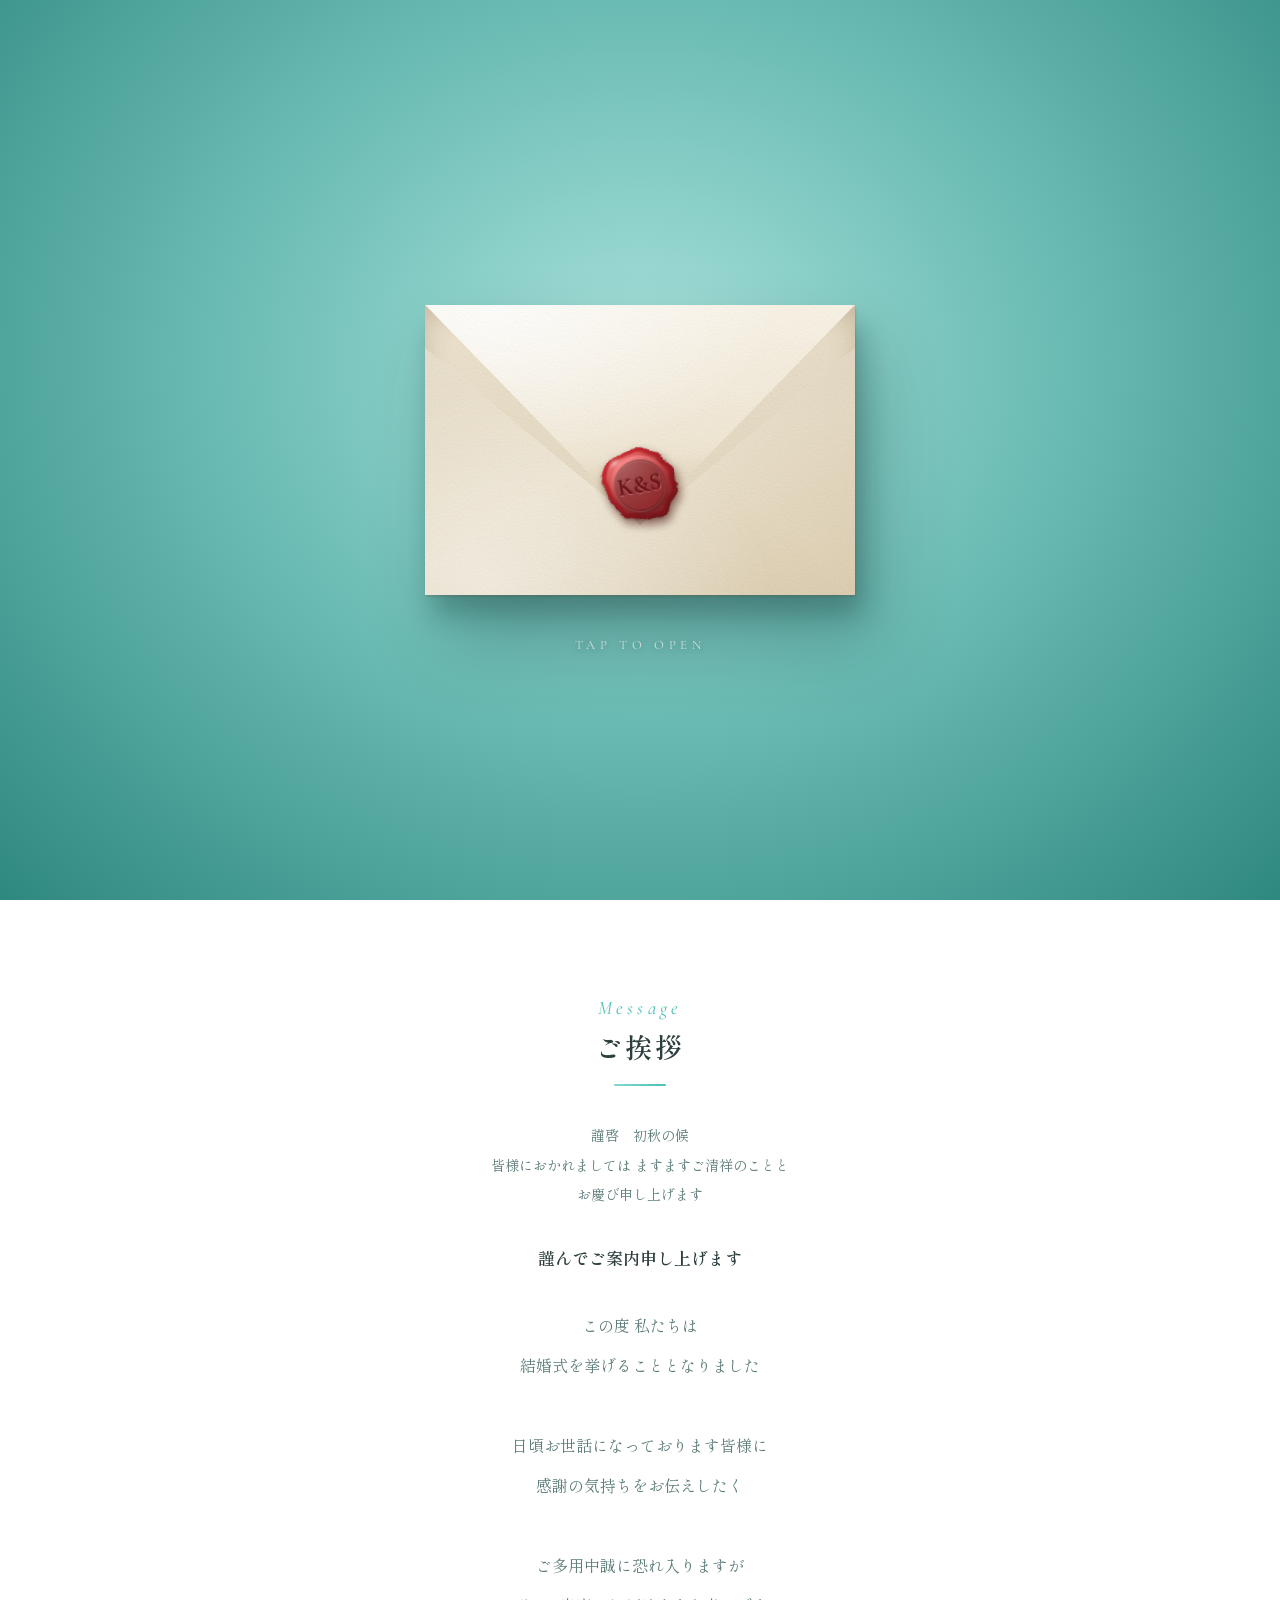
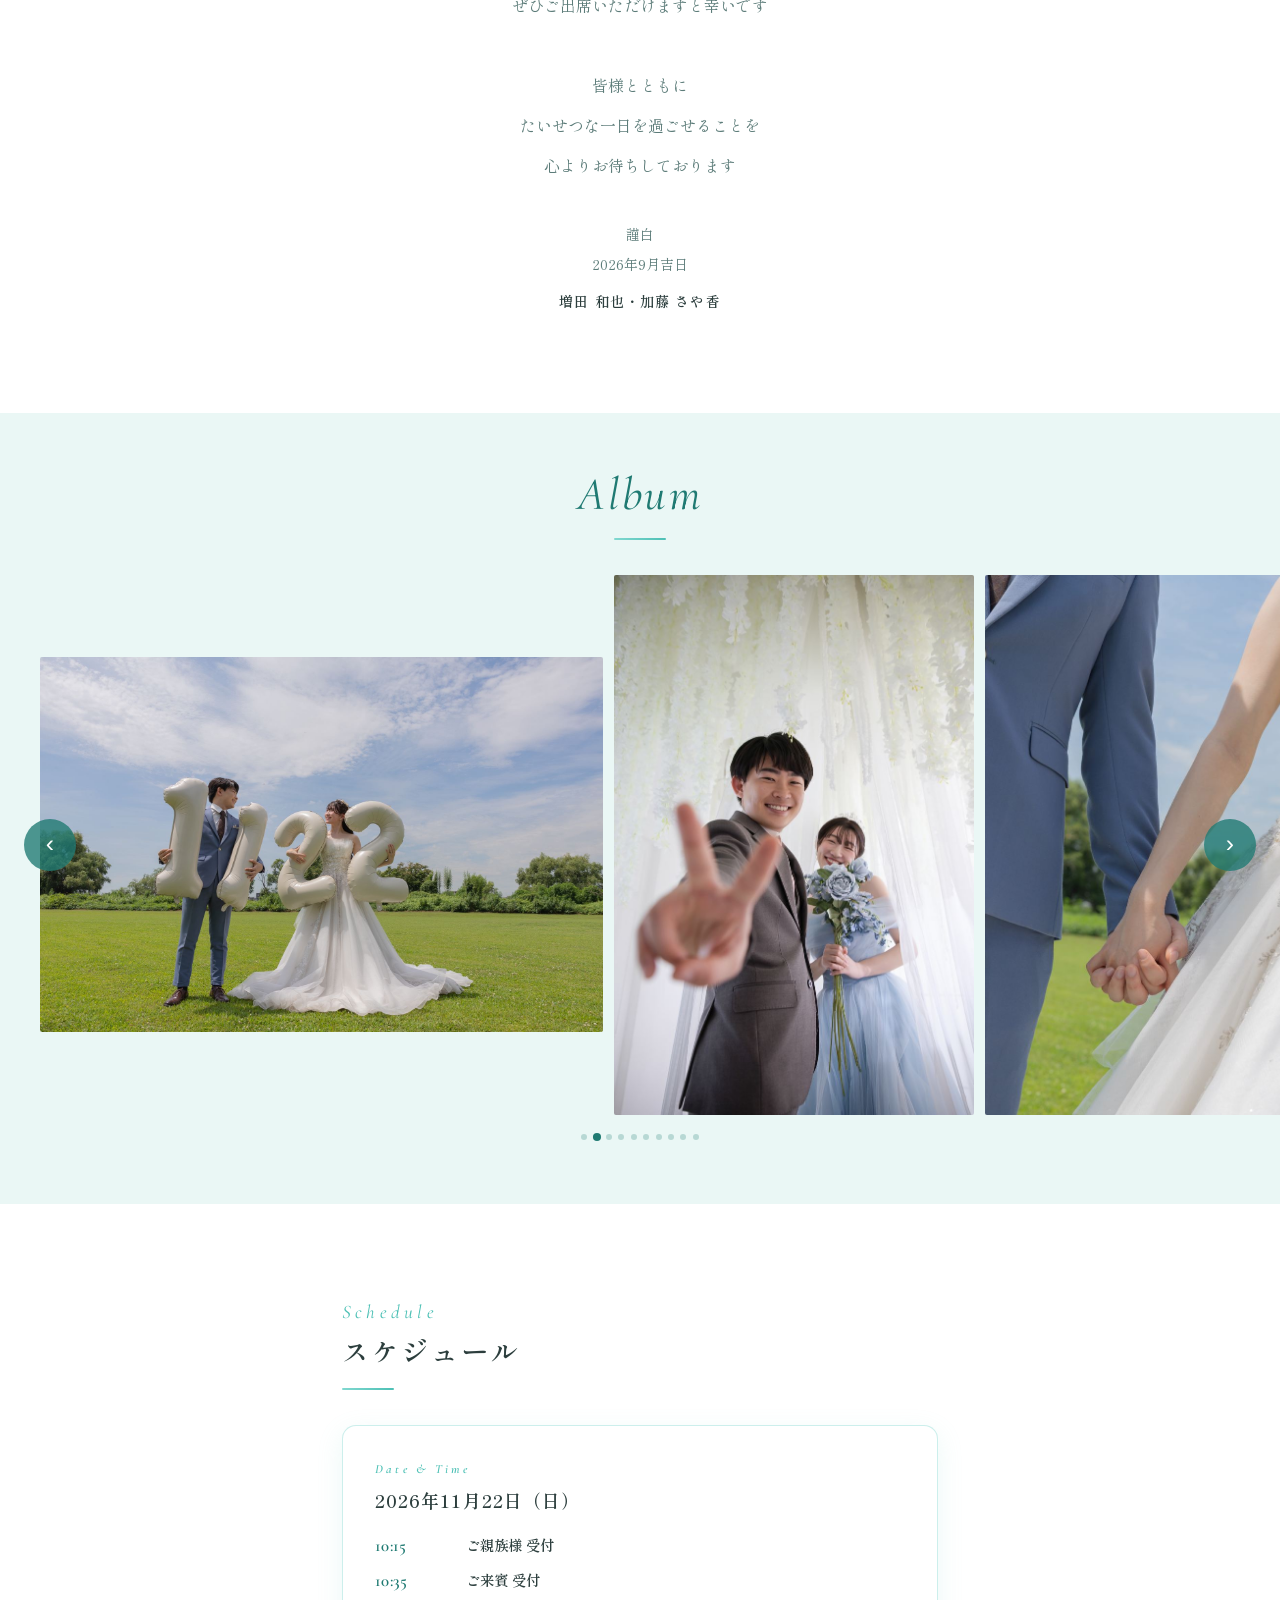
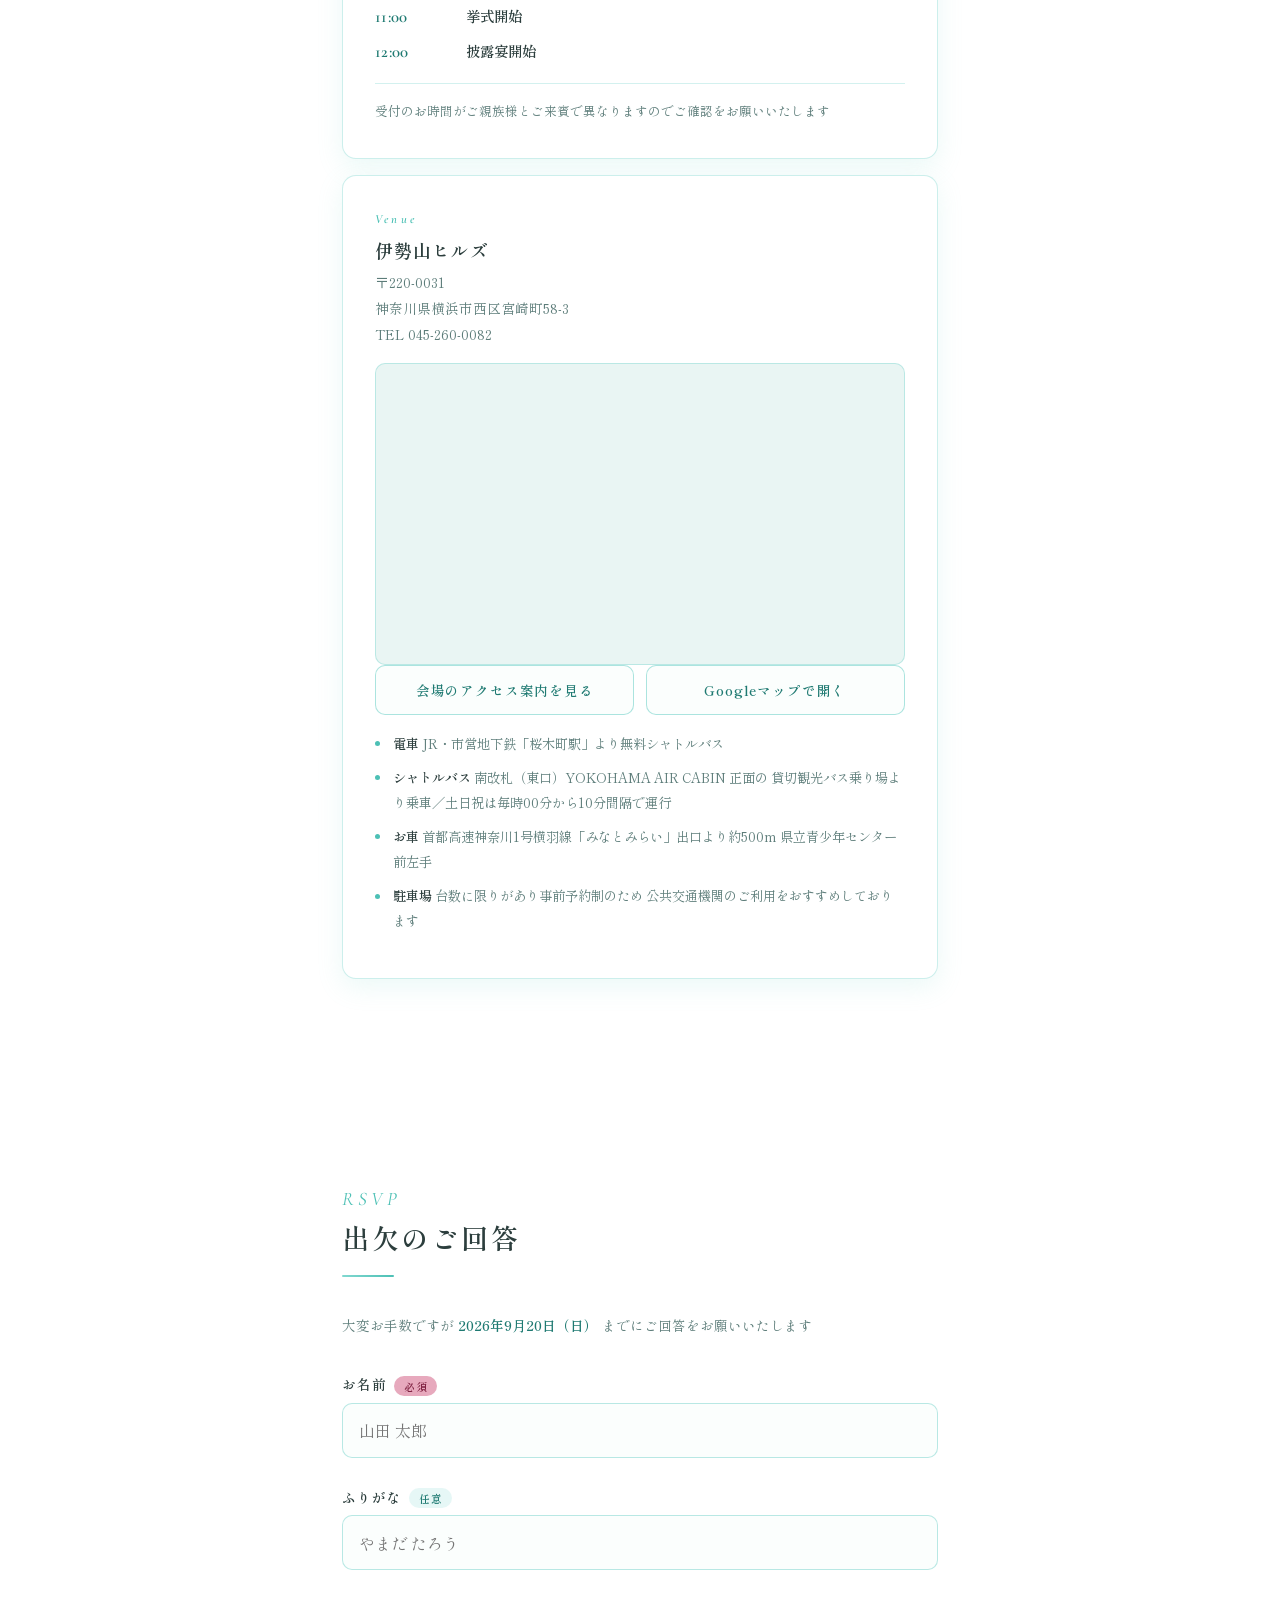
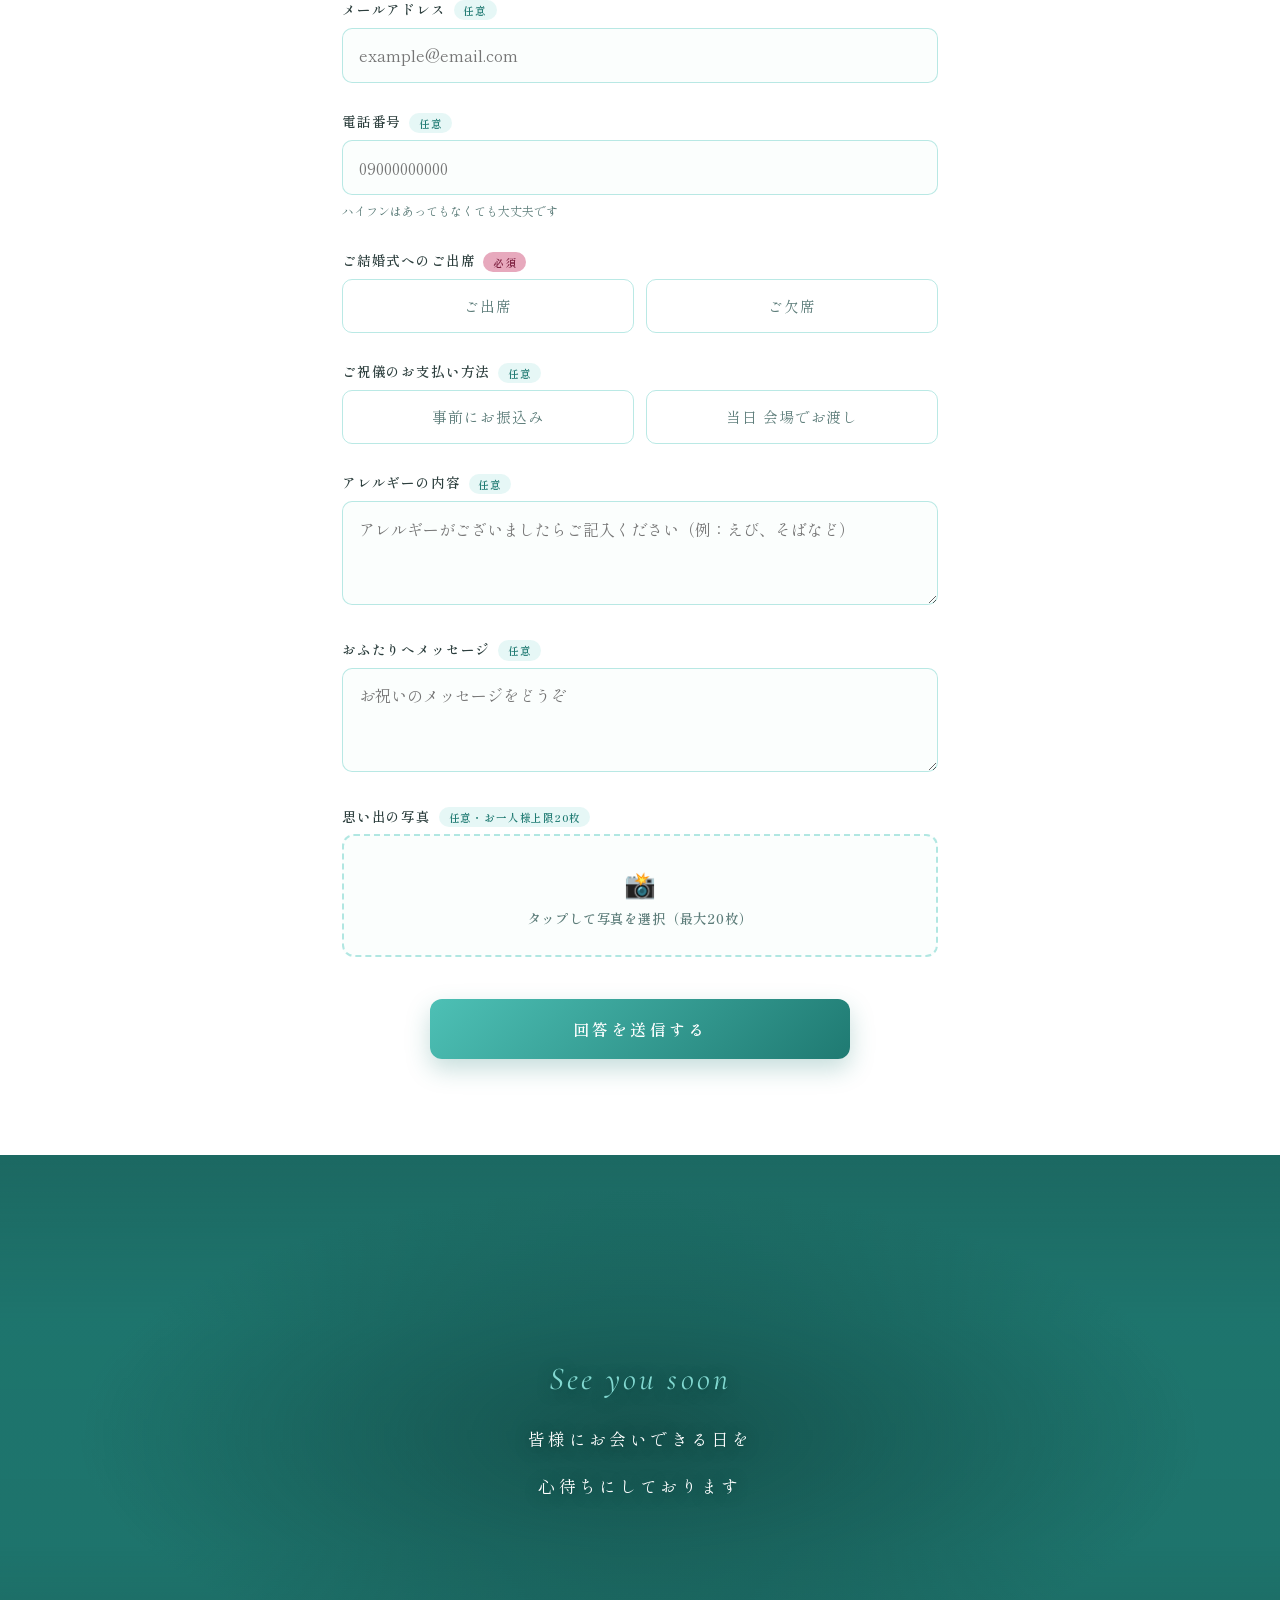
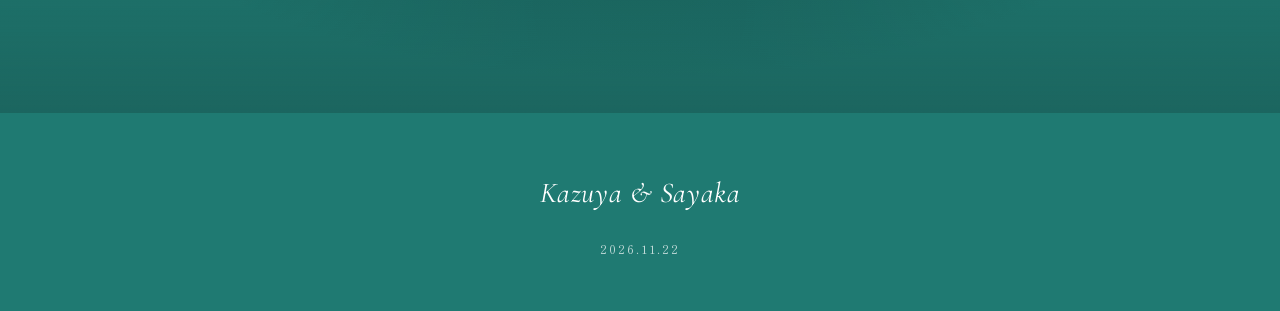
==== commit b3342399: "写真の帯をページ最後（回答フォームの後）へ移動 締めくくりとして見えるよう フッターの直前に配置し直した。  Co-Authored-By: Claude Opus 5 <noreply@anthro" ====
--- a/ceremony/index.html
+++ b/ceremony/index.html
@@ -201,21 +201,6 @@
   <div class="g-dots" id="g-dots"></div>
 </section>
 
-<!-- ══ 写真の帯（アクセント） ══ -->
-<section class="photo-band" id="photo-band">
-  <div class="pb-media" id="pb-media">
-    <picture>
-      <source media="(min-width:900px)" srcset="images/band-d.jpg">
-      <img src="../images/band-m.jpg" alt="" loading="lazy" decoding="async">
-    </picture>
-  </div>
-  <div class="pb-overlay"></div>
-  <div class="pb-text">
-    <p class="pb-script">See you soon</p>
-    <p class="pb-lead">皆様にお会いできる日を<br>心待ちにしております</p>
-  </div>
-</section>
-
 <!-- ══ 一次会：スケジュールと会場 ══ -->
 <section id="info" data-v="ceremony">
   <div class="section fade-in">
@@ -429,6 +414,21 @@
   </div>
 </section>
 
+<!-- ══ 写真の帯（締めくくり） ══ -->
+<section class="photo-band" id="photo-band">
+  <div class="pb-media" id="pb-media">
+    <picture>
+      <source media="(min-width:900px)" srcset="images/band-d.jpg">
+      <img src="../images/band-m.jpg" alt="" loading="lazy" decoding="async">
+    </picture>
+  </div>
+  <div class="pb-overlay"></div>
+  <div class="pb-text">
+    <p class="pb-script">See you soon</p>
+    <p class="pb-lead">皆様にお会いできる日を<br>心待ちにしております</p>
+  </div>
+</section>
+
 <footer>
   <span class="footer-names">Kazuya &amp; Sayaka</span>
   <p>2026.11.22</p>
